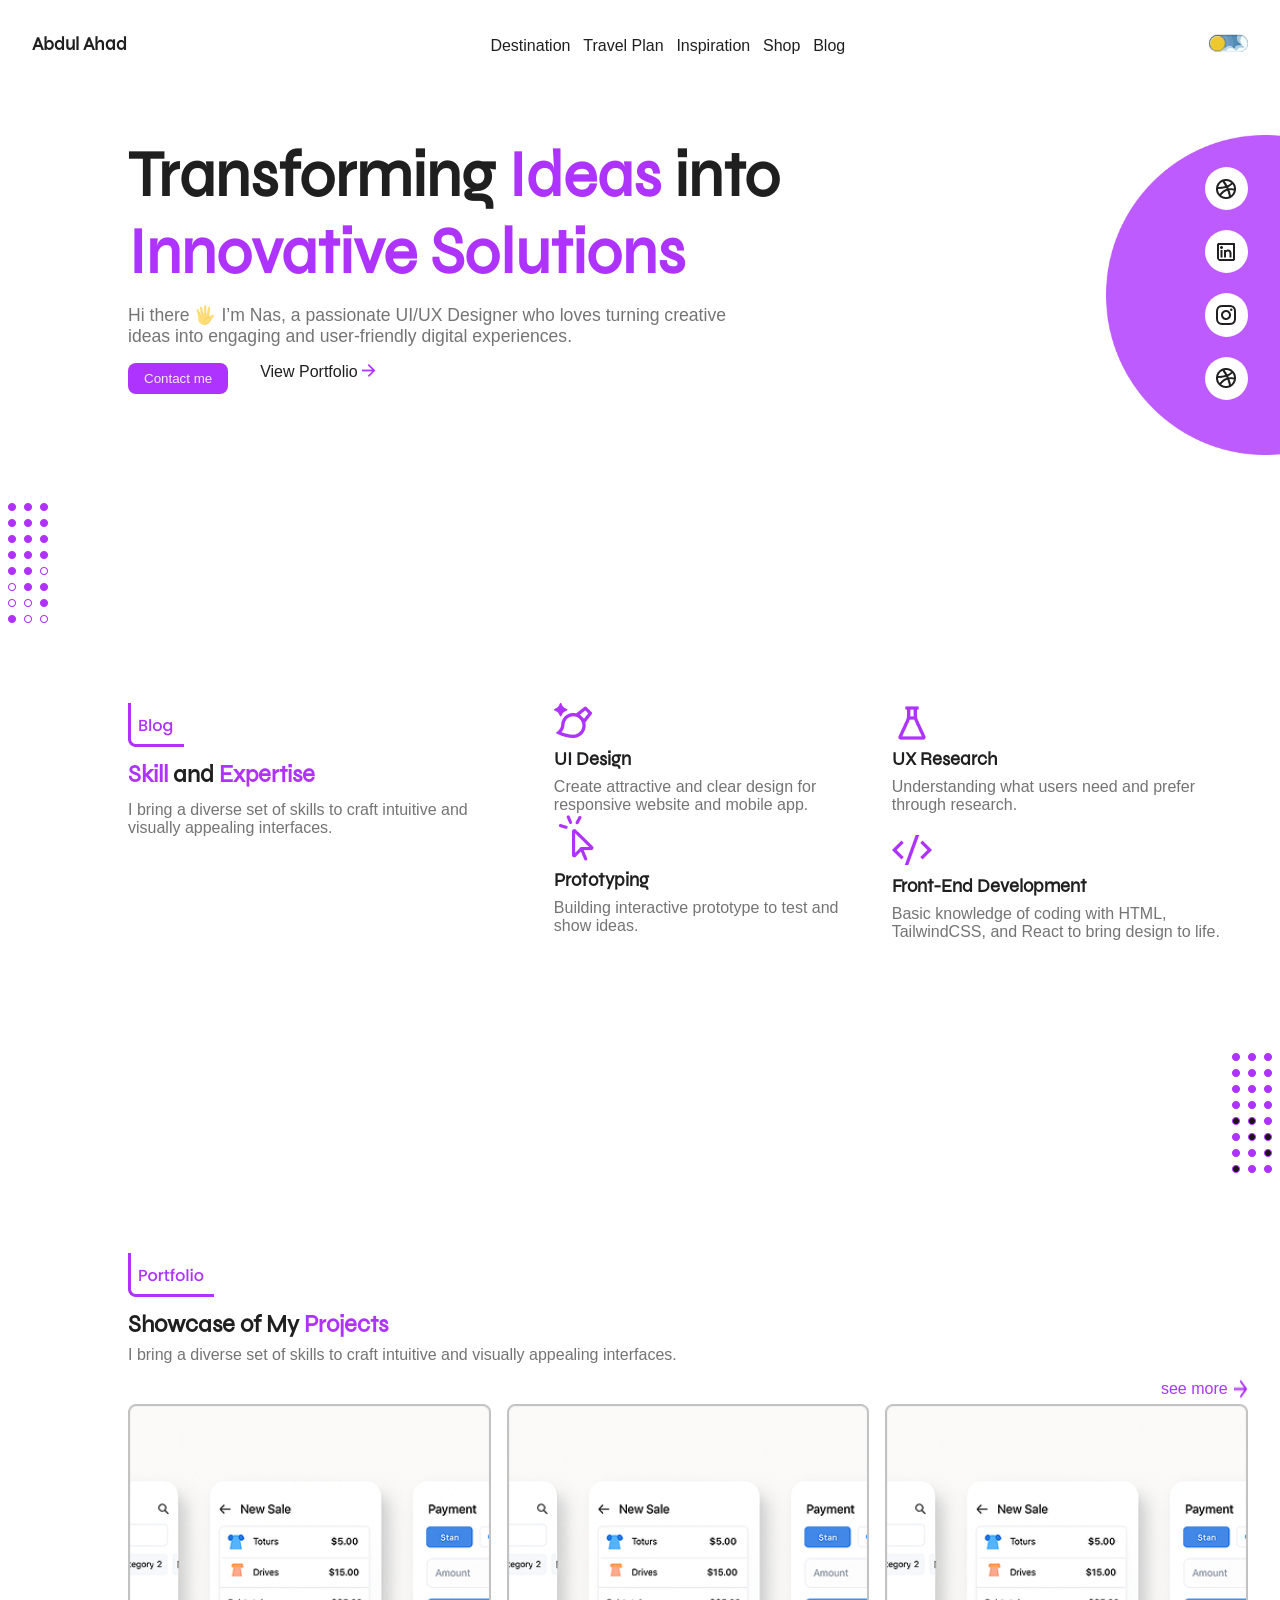
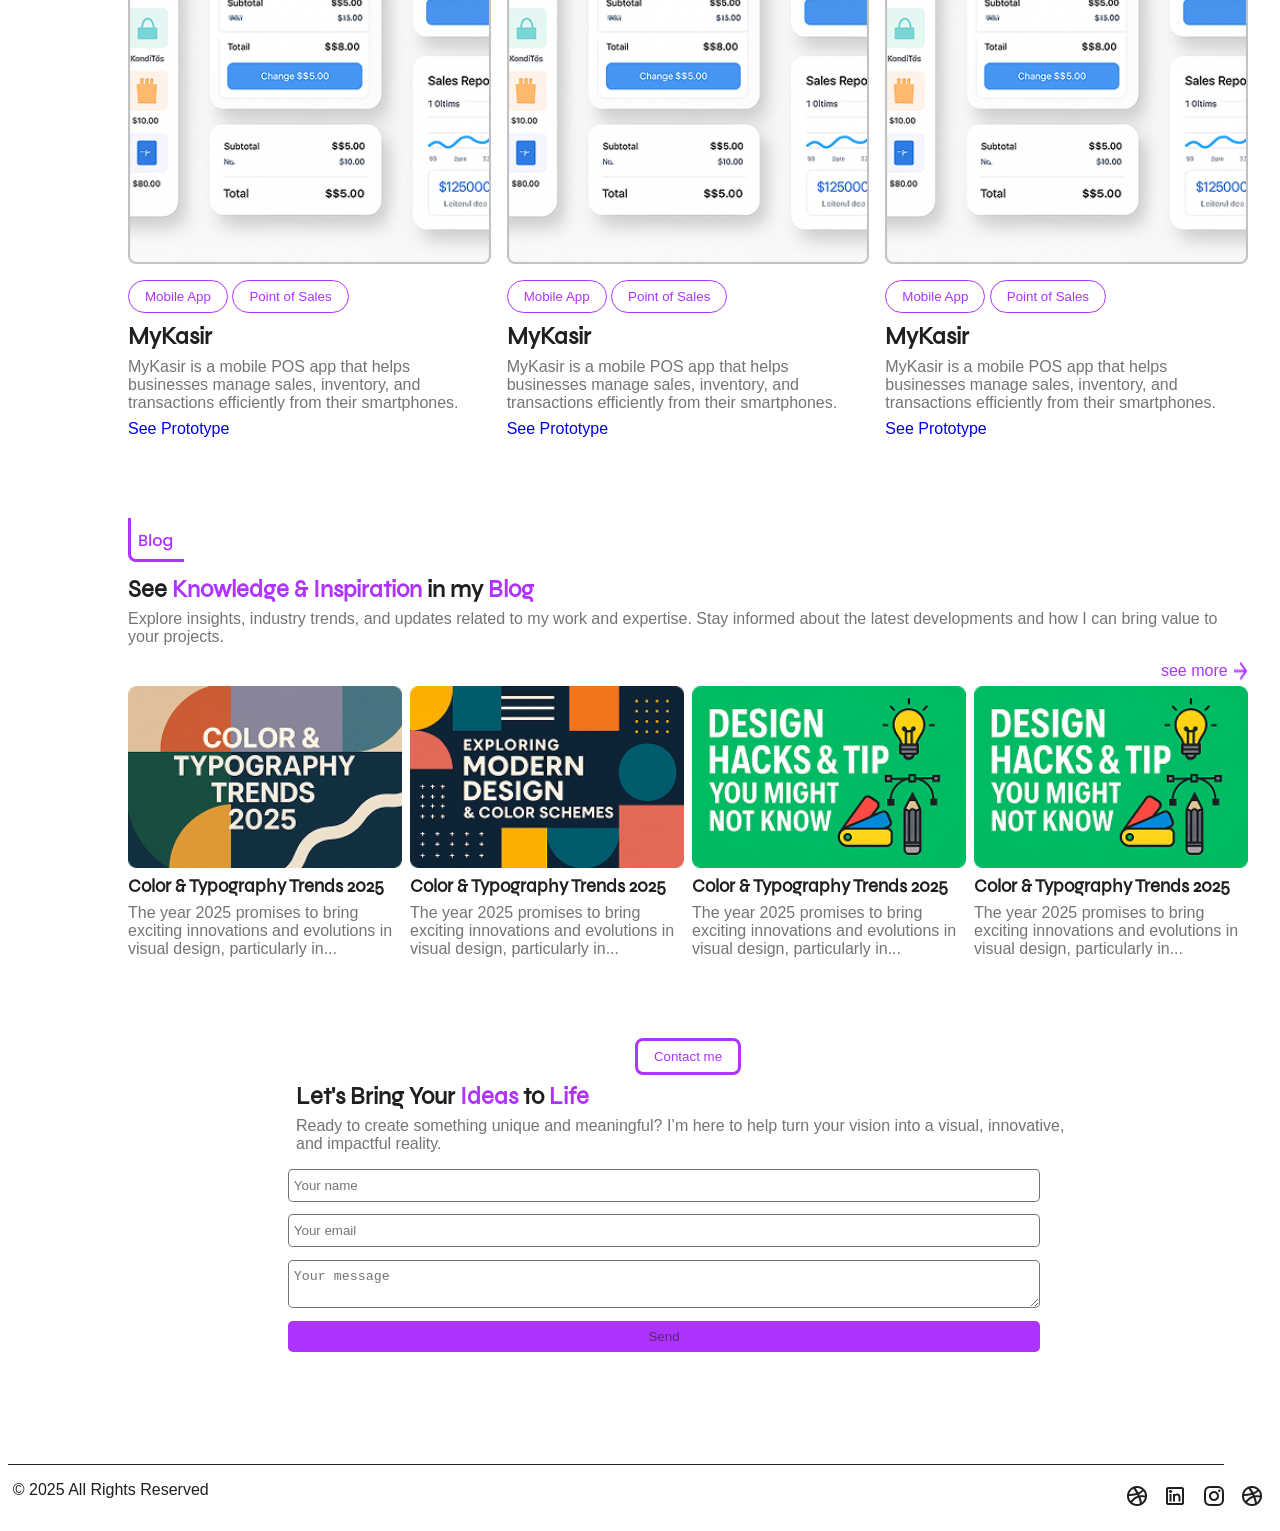
==== index.html @ e3e627f4 "first commit" ====
<!DOCTYPE html>
    <html lang="en">
    <head>
        <meta charset="UTF-8">
        <meta name="viewport" content="width=device-width, initial-scale=1.0">
        <title>Document</title>
        <link rel="stylesheet" href="./style.css">
    </head>
    <body>
        
        <main>
            <header>

                <h3>Abdul Ahad</h3>
                <!-- dark and light button -->

                <nav id="menu">
                      <a href="#">Destination</a>
                      <a href="#">Travel Plan</a>
                      <a href="#">Inspiration</a>
                      <a href="#">Shop</a>
                      <a href="#">Blog</a>
                  </nav>
                 <div class="last">
                     <label class="theme-switch btn">
                        <input type="checkbox" class="theme-switch__checkbox">
                        <div class="theme-switch__container">
                            <div class="theme-switch__clouds"></div>
                            <div class="theme-switch__stars-container">
                                <svg xmlns="http://www.w3.org/2000/svg" viewBox="0 0 144 55" fill="none">
                                    <path fill-rule="evenodd" clip-rule="evenodd"
                                        d="M135.831 3.00688C135.055 3.85027 134.111 4.29946 133 4.35447C134.111 4.40947 135.055 4.85867 135.831 5.71123C136.607 6.55462 136.996 7.56303 136.996 8.72727C136.996 7.95722 137.172 7.25134 137.525 6.59129C137.886 5.93124 138.372 5.39954 138.98 5.00535C139.598 4.60199 140.268 4.39114 141 4.35447C139.88 4.2903 138.936 3.85027 138.16 3.00688C137.384 2.16348 136.996 1.16425 136.996 0C136.996 1.16425 136.607 2.16348 135.831 3.00688ZM31 23.3545C32.1114 23.2995 33.0551 22.8503 33.8313 22.0069C34.6075 21.1635 34.9956 20.1642 34.9956 19C34.9956 20.1642 35.3837 21.1635 36.1599 22.0069C36.9361 22.8503 37.8798 23.2903 39 23.3545C38.2679 23.3911 37.5976 23.602 36.9802 24.0053C36.3716 24.3995 35.8864 24.9312 35.5248 25.5913C35.172 26.2513 34.9956 26.9572 34.9956 27.7273C34.9956 26.563 34.6075 25.5546 33.8313 24.7112C33.0551 23.8587 32.1114 23.4095 31 23.3545ZM0 36.3545C1.11136 36.2995 2.05513 35.8503 2.83131 35.0069C3.6075 34.1635 3.99559 33.1642 3.99559 32C3.99559 33.1642 4.38368 34.1635 5.15987 35.0069C5.93605 35.8503 6.87982 36.2903 8 36.3545C7.26792 36.3911 6.59757 36.602 5.98015 37.0053C5.37155 37.3995 4.88644 37.9312 4.52481 38.5913C4.172 39.2513 3.99559 39.9572 3.99559 40.7273C3.99559 39.563 3.6075 38.5546 2.83131 37.7112C2.05513 36.8587 1.11136 36.4095 0 36.3545ZM56.8313 24.0069C56.0551 24.8503 55.1114 25.2995 54 25.3545C55.1114 25.4095 56.0551 25.8587 56.8313 26.7112C57.6075 27.5546 57.9956 28.563 57.9956 29.7273C57.9956 28.9572 58.172 28.2513 58.5248 27.5913C58.8864 26.9312 59.3716 26.3995 59.9802 26.0053C60.5976 25.602 61.2679 25.3911 62 25.3545C60.8798 25.2903 59.9361 24.8503 59.1599 24.0069C58.3837 23.1635 57.9956 22.1642 57.9956 21C57.9956 22.1642 57.6075 23.1635 56.8313 24.0069ZM81 25.3545C82.1114 25.2995 83.0551 24.8503 83.8313 24.0069C84.6075 23.1635 84.9956 22.1642 84.9956 21C84.9956 22.1642 85.3837 23.1635 86.1599 24.0069C86.9361 24.8503 87.8798 25.2903 89 25.3545C88.2679 25.3911 87.5976 25.602 86.9802 26.0053C86.3716 26.3995 85.8864 26.9312 85.5248 27.5913C85.172 28.2513 84.9956 28.9572 84.9956 29.7273C84.9956 28.563 84.6075 27.5546 83.8313 26.7112C83.0551 25.8587 82.1114 25.4095 81 25.3545ZM136 36.3545C137.111 36.2995 138.055 35.8503 138.831 35.0069C139.607 34.1635 139.996 33.1642 139.996 32C139.996 33.1642 140.384 34.1635 141.16 35.0069C141.936 35.8503 142.88 36.2903 144 36.3545C143.268 36.3911 142.598 36.602 141.98 37.0053C141.372 37.3995 140.886 37.9312 140.525 38.5913C140.172 39.2513 139.996 39.9572 139.996 40.7273C139.996 39.563 139.607 38.5546 138.831 37.7112C138.055 36.8587 137.111 36.4095 136 36.3545ZM101.831 49.0069C101.055 49.8503 100.111 50.2995 99 50.3545C100.111 50.4095 101.055 50.8587 101.831 51.7112C102.607 52.5546 102.996 53.563 102.996 54.7273C102.996 53.9572 103.172 53.2513 103.525 52.5913C103.886 51.9312 104.372 51.3995 104.98 51.0053C105.598 50.602 106.268 50.3911 107 50.3545C105.88 50.2903 104.936 49.8503 104.16 49.0069C103.384 48.1635 102.996 47.1642 102.996 46C102.996 47.1642 102.607 48.1635 101.831 49.0069Z"
                                        fill="currentColor"></path>
                                </svg>
                            </div>
                            <div class="theme-switch__circle-container">
                                <div class="theme-switch__sun-moon-container">
                                    <div class="theme-switch__moon">
                                        <div class="theme-switch__spot"></div>
                                        <div class="theme-switch__spot"></div>
                                        <div class="theme-switch__spot"></div>
                                    </div>
                                </div>
                            </div>
                        </div>
                    </label>
                    <a  href="#" id="btn">☰</a>

                 </div>
                
            </header>
           
            <!-- <header></header> -->
            <!-- section1 -->
            <section>
                <div class="section1">
                    <div class="left">
                        <h1>Transforming <span>Ideas</span> into <span>Innovative Solutions</span></h1>
                        <p>Hi there 🖐 I’m Nas, a passionate UI/UX Designer who loves turning creative ideas into engaging and user-friendly digital experiences.</p>
                        <div class="two_elem">
                            <button>Contact me</button>
                            <a href="/">View Portfolio  <img src="./images/Vector.png" alt=""></a>
                    </div>
                    </div>
                    <div class="right">
                        <img class="ecplise" src="./images/Ellipse 1.png" alt="">
                        <div class="images">
                            <a href="/"><img src="./images/dribbble-line.png" alt=""></a>
                            <a href="/"><img src="./images/linkedin-box-line 2.png" alt=""></a>
                            <a href="/"><img src="./images/instagram-line 2.png" alt=""></a>
                            <a href="/"><img src="./images/dribbble-line.png" alt=""></a>
                            <!-- <img src="./images/dribbble-line.png" alt=""> -->
                            <!-- <img src="./images/linkedin-box-line 2.png" alt=""> -->
                            <!-- <img src="./images/instagram-line 2.png" alt=""> -->
                        </div>
                    </div>
                    
                </div>
            </section>

            <!-- picture -->
             <div class="img">
                <img src="./images/Frame 45.png" alt="">
             </div>

             <!-- section2 -->
              <section>
                <div class="section2">
                    <!-- left -->
                    <div class="left">
                        <img src="./images/blog.png" alt="">
                        <h1><span>Skill</span> and <span>Expertise</span></h1>
                        <p>I bring a diverse set of skills to craft intuitive and visually appealing interfaces.</p>
                    </div>
                    <!-- right -->
                    <div class="right">
                        <div class="left">
                            <div class="elem">
                                 <img src="./images/brush-ai-line.png" alt="">
                                <h3>UI Design</h3>
                                <p>Create attractive and clear design for responsive website and mobile app.</p>
                            </div>
                            <div class="elem">
                                 <img src="./images/Frame.png" alt="">
                                <h3>Prototyping</h3>
                                <p>Building interactive prototype to test and show ideas.</p>
                            </div>
                           
                        </div>
                        <div class="right2">
                            <div class="elem">
                                <img src="./images/flask-line.png" alt="">
                                <h3>UX Research</h3>
                                <p>Understanding what users need and prefer through research.</p>
                            </div>
                            <div class="elem">
                                 <img src="./images/code-s-slash-line.png" alt="">
                                <h3>Front-End Development</h3>
                                <p>Basic knowledge of coding with HTML, TailwindCSS, and React to bring design to life.</p>
                            </div>
                           
                        </div>
                       
                    </div>
                </div>
              </section>

            <!-- picture -->
             <div class="img2">
                <img src="./images/Frame 46.png" alt="">
             </div>

             <!-- section3 -->
              <section>
                <div class="section3">
                    <!-- top -->
                    <div class="top">

                        <img src="./images/portfolio.png" alt="">
                        <h1>Showcase of My <span>Projects</span></h1>
                        <p>I bring a diverse set of skills to craft intuitive and visually appealing interfaces.</p>
                    </div>
                    <!-- bottom -->
                     <div class="bottom">
                        <div class="projects">  

                        <!-- proj 1 -->
                        <div class="proj">
                            <img src="./images/UX mobile POS app.png" alt="">
                            <div class="my_button">
                                <button>Mobile App</button>
                                <button>Point of Sales</button>
                            </div>
                            <h1>MyKasir</h1>
                            <p>MyKasir is a mobile POS app that helps businesses manage sales, inventory, and transactions efficiently from their smartphones.</p>
                            <a href="/">See Prototype</a>
                        </div>

                        <!-- proj 2 -->
                         <div class="proj">
                            <img src="./images/UX mobile POS app.png" alt="">
                            <div class="my_button">
                                <button>Mobile App</button>
                                <button>Point of Sales</button>
                            </div>
                            <h1>MyKasir</h1>
                            <p>MyKasir is a mobile POS app that helps businesses manage sales, inventory, and transactions efficiently from their smartphones.</p>
                            <a href="/">See Prototype</a>
                        </div>

                        <!-- proj 3 -->
                          <div class="proj">
                            <img src="./images/UX mobile POS app.png" alt="">
                            <div class="my_button">
                                <button>Mobile App</button>
                                <button>Point of Sales</button>
                            </div>
                            <h1>MyKasir</h1>
                            <p>MyKasir is a mobile POS app that helps businesses manage sales, inventory, and transactions efficiently from their smartphones.</p>
                            <a href="/">See Prototype</a>
                        </div>
                        </div>

                        <div class="see">

                            <a href="" class="see_more">see more  <img src="./images/Vector.png" alt=""></a></div>
                        </div>


                     </div>
                </div>
              </section>

              <!-- section4 -->
               <section>
                <div class="section4">
                    <div class="top">
                        <img src="./images/blog.png" alt="">
                        <h1>See <span>Knowledge & Inspiration</span> in my <span>Blog</span></h1>
                        <p>Explore insights, industry trends, and updates related to my work and expertise. Stay informed about the latest developments and how I can bring value to your projects.</p>


                    </div>
                    <div class="bottom">
                        <div class="blogs">
                            <!-- blog 1 -->
                            <div class="blog">
                                <img src="./images/colors.png" alt="">
                                <h3>Color & Typography Trends 2025</h3>
                                <p>The year 2025 promises to bring exciting innovations and evolutions in visual design, particularly in...</p>
                            </div>

                            <!-- blog 2 -->
                            <div class="blog">
                                <img src="./images/thumbnail about Exploring Modern Design & Color Schemes.png" alt="">
                                <h3>Color & Typography Trends 2025</h3>
                                <p>The year 2025 promises to bring exciting innovations and evolutions in visual design, particularly in...</p>
                            </div>

                            <!-- blog 3 -->
                             <div class="blog">
                                <img src="./images/thumbnail about Design Hacks & Tips You Might Not Know.png" alt="">
                                <h3>Color & Typography Trends 2025</h3>
                                <p>The year 2025 promises to bring exciting innovations and evolutions in visual design, particularly in...</p>
                            </div>

                            <!-- blog 4 -->
                            <div class="blog">
                                <img src="./images/thumbnail about Design Hacks & Tips You Might Not Know.png" alt="">
                                <h3>Color & Typography Trends 2025</h3>
                                <p>The year 2025 promises to bring exciting innovations and evolutions in visual design, particularly in...</p>
                            </div>
                        </div>
                        <div class="see">
                            <a href="">see more <img src="./images/Vector.png" alt=""></a>
                        </div>
                    </div>
                </div>
               </section>

               <!-- section 5 -->
                <section>
                    <div class="section5">
                        <div class="top">
                            <button>Contact me</button>
                            <h1>Let's Bring Your <span>Ideas</span> to <span>Life</span></h1>
                            <p>Ready to create something unique and meaningful? I’m here to help turn your vision into a visual, innovative, and impactful reality.</p>

                        </div>
                        <!-- modify this form HTML and place wherever you want your form -->

                        <form action="https://formspree.io/f/mjgjdzbq" method="POST">   
  
                            <input type="text" name="name" placeholder="Your name" required>

                            <input type="email" name="email" placeholder="Your email" required>

                            <textarea name="message" placeholder="Your message" required></textarea>

                            <button type="submit">Send</button>
                            </form>
                    </div>
                </section>

                <!-- footer -->
                 <footer>
                    <div class="line"></div>
                    <div class="foot">
                        <p>© 2025 All Rights Reserved</p>
                         <div class="images">
                            <a href="/"><img src="./images/dribbble-line.png" alt=""></a>
                            <a href="/"><img src="./images/linkedin-box-line 2.png" alt=""></a>
                            <a href="/"><img src="./images/instagram-line 2.png" alt=""></a>
                            <a href="/"><img src="./images/dribbble-line.png" alt=""></a>
                            <!-- <img src="./images/dribbble-line.png" alt=""> -->
                            <!-- <img src="./images/linkedin-box-line 2.png" alt=""> -->
                            <!-- <img src="./images/instagram-line 2.png" alt=""> -->
                        </div>
                    </div>
                 </footer>
                 <script src="./javascripts/nav_click.js"></script>
        </main>


        <script src="./javascripts/sam.js"></script>
    </body>
    </html>
---- style.css ----
@font-face {
  font-family: "syne";
  src: url("./fonts/syne-font-family/Syne-Regular-BF642e31d3934f5.otf");
}
@font-face {
  font-family: "roboto_thin";
  src: url("./fonts/roboto-mono/RobotoMono-Regular.ttf");
}
* {
  padding: 0;
  margin: 0;
  box-sizing: border-box;
}

body, html {
  width: 100%;
  height: 100%;
}

:root {
  --bg-color:#FFFFFF;
  --text-color:#1F1F1F;
  --text-purple:#AE33FF;
  --text-white-black:#1f1f1f;
  --text-black-white-opposite:#FFFFFF;
  --text-white-black-lite:#1f1f1f9e;
}

body.dark {
  --bg-color:#111;
  --text-color:#eee;
  --text-purple:#ad33ffa1;
  --text-white-black:#FFFFFF;
  --text-black-white-opposite:#111;
  --text-white-black-lite:#eee;
}

body {
  background-color: var(--bg-color);
  color: var(--text-color);
  font-family: "Gill Sans", "Gill Sans MT", Calibri, "Trebuchet MS", sans-serif;
}
body h1 {
  font-family: "syne";
}
body h3 {
  font-family: "syne";
}

.theme-switch {
  --toggle-size: 7px;
  --container-width: 5.625em;
  --container-height: 2.5em;
  --container-radius: 6.25em;
  --container-light-bg: #3D7EAE;
  --container-night-bg: #1D1F2C;
  --circle-container-diameter: 3.375em;
  --sun-moon-diameter: 2.125em;
  --sun-bg: #ECCA2F;
  --moon-bg: #C4C9D1;
  --spot-color: #959DB1;
  --circle-container-offset: calc((var(--circle-container-diameter) - var(--container-height)) / 2 * -1);
  --stars-color: #fff;
  --clouds-color: #F3FDFF;
  --back-clouds-color: #AACADF;
  --transition: .5s cubic-bezier(0, -0.02, 0.4, 1.25);
  --circle-transition: .3s cubic-bezier(0, -0.02, 0.35, 1.17);
}

.theme-switch,
.theme-switch *,
.theme-switch *::before,
.theme-switch *::after {
  box-sizing: border-box;
  margin: 0;
  padding: 0;
  font-size: var(--toggle-size);
}

.theme-switch__container {
  width: var(--container-width);
  height: var(--container-height);
  background-color: var(--container-light-bg);
  border-radius: var(--container-radius);
  overflow: hidden;
  cursor: pointer;
  box-shadow: 0em -0.062em 0.062em rgba(0, 0, 0, 0.25), 0em 0.062em 0.125em rgba(255, 255, 255, 0.94);
  transition: var(--transition);
  position: relative;
}

.theme-switch__container::before {
  content: "";
  position: absolute;
  z-index: 1;
  inset: 0;
  box-shadow: 0em 0.05em 0.187em rgba(0, 0, 0, 0.25) inset, 0em 0.05em 0.187em rgba(0, 0, 0, 0.25) inset;
  border-radius: var(--container-radius);
}

.theme-switch__checkbox {
  display: none;
}

.theme-switch__circle-container {
  width: var(--circle-container-diameter);
  height: var(--circle-container-diameter);
  background-color: rgba(255, 255, 255, 0.1);
  position: absolute;
  left: var(--circle-container-offset);
  top: var(--circle-container-offset);
  border-radius: var(--container-radius);
  box-shadow: inset 0 0 0 3.375em rgba(255, 255, 255, 0.1), inset 0 0 0 3.375em rgba(255, 255, 255, 0.1), 0 0 0 0.625em rgba(255, 255, 255, 0.1), 0 0 0 1.25em rgba(255, 255, 255, 0.1);
  display: flex;
  transition: var(--circle-transition);
  pointer-events: none;
}

.theme-switch__sun-moon-container {
  pointer-events: auto;
  position: relative;
  z-index: 2;
  width: var(--sun-moon-diameter);
  height: var(--sun-moon-diameter);
  margin: auto;
  border-radius: var(--container-radius);
  background-color: var(--sun-bg);
  box-shadow: 0.062em 0.062em 0.062em 0em rgba(254, 255, 239, 0.61) inset, 0em -0.062em 0.062em 0em #a1872a inset;
  filter: drop-shadow(0.062em 0.125em 0.125em rgba(0, 0, 0, 0.25)) drop-shadow(0em 0.062em 0.125em rgba(0, 0, 0, 0.25));
  overflow: hidden;
  transition: var(--transition);
}

.theme-switch__moon {
  transform: translateX(100%);
  width: 100%;
  height: 100%;
  background-color: var(--moon-bg);
  border-radius: inherit;
  box-shadow: 0.062em 0.062em 0.062em 0em rgba(254, 255, 239, 0.61) inset, 0em -0.062em 0.062em 0em #969696 inset;
  transition: var(--transition);
  position: relative;
}

.theme-switch__spot {
  position: absolute;
  top: 0.75em;
  left: 0.312em;
  width: 0.75em;
  height: 0.75em;
  border-radius: var(--container-radius);
  background-color: var(--spot-color);
  box-shadow: 0em 0.0312em 0.062em rgba(0, 0, 0, 0.25) inset;
}

.theme-switch__spot:nth-of-type(2) {
  width: 0.375em;
  height: 0.375em;
  top: 0.937em;
  left: 1.375em;
}

.theme-switch__spot:nth-last-of-type(3) {
  width: 0.25em;
  height: 0.25em;
  top: 0.312em;
  left: 0.812em;
}

.theme-switch__clouds {
  width: 1.25em;
  height: 1.25em;
  background-color: var(--clouds-color);
  border-radius: var(--container-radius);
  position: absolute;
  bottom: -0.625em;
  left: 0.312em;
  box-shadow: 0.937em 0.312em var(--clouds-color), -0.312em -0.312em var(--back-clouds-color), 1.437em 0.375em var(--clouds-color), 0.5em -0.125em var(--back-clouds-color), 2.187em 0 var(--clouds-color), 1.25em -0.062em var(--back-clouds-color), 2.937em 0.312em var(--clouds-color), 2em -0.312em var(--back-clouds-color), 3.625em -0.062em var(--clouds-color), 2.625em 0em var(--back-clouds-color), 4.5em -0.312em var(--clouds-color), 3.375em -0.437em var(--back-clouds-color), 4.625em -1.75em 0 0.437em var(--clouds-color), 4em -0.625em var(--back-clouds-color), 4.125em -2.125em 0 0.437em var(--back-clouds-color);
  transition: 0.5s cubic-bezier(0, -0.02, 0.4, 1.25);
}

.theme-switch__stars-container {
  position: absolute;
  color: var(--stars-color);
  top: -100%;
  left: 0.312em;
  width: 2.75em;
  height: auto;
  transition: var(--transition);
}

/* actions */
.theme-switch__checkbox:checked + .theme-switch__container {
  background-color: var(--container-night-bg);
}

.theme-switch__checkbox:checked + .theme-switch__container .theme-switch__circle-container {
  left: calc(100% - var(--circle-container-offset) - var(--circle-container-diameter));
}

.theme-switch__checkbox:checked + .theme-switch__container .theme-switch__circle-container:hover {
  left: calc(100% - var(--circle-container-offset) - var(--circle-container-diameter) - 0.187em);
}

.theme-switch__circle-container:hover {
  left: calc(var(--circle-container-offset) + 0.187em);
}

.theme-switch__checkbox:checked + .theme-switch__container .theme-switch__moon {
  transform: translate(0);
}

.theme-switch__checkbox:checked + .theme-switch__container .theme-switch__clouds {
  bottom: -4.062em;
}

.theme-switch__checkbox:checked + .theme-switch__container .theme-switch__stars-container {
  top: 50%;
  transform: translateY(-50%);
}

main {
  display: flex;
  flex-direction: column;
  gap: 3rem;
}

header {
  position: relative;
  padding: 0 2rem;
  padding-top: 2rem;
  display: flex;
  justify-content: space-between;
  align-items: center;
}
header h3 {
  font-family: "syne";
}
header nav {
  display: none;
}
header nav a {
  margin-top: 0.3rem;
  text-decoration: none;
  color: var(--text-black-white-opposite);
  cursor: pointer;
}
header nav.show {
  width: 82%;
  margin-top: 1rem;
  font-family: "syne";
  display: flex;
  gap: 0.7rem;
  padding: 0 0.4rem;
  position: absolute;
  flex-direction: column;
  top: 0;
  margin-top: 5rem;
  height: 12rem;
  background-color: var(--text-white-black);
  border-radius: 0.2rem;
}
header .last {
  display: flex;
  align-items: center;
  gap: 1rem;
}
header .last a {
  text-decoration: none;
  font-size: clamp(1.9rem, 2vh, 2.1rem);
  color: #AE33FF;
}

section {
  margin-top: 0 !important;
}
section .section1 {
  display: flex;
  flex-direction: column;
  gap: 1rem;
}
section .section1 .left {
  display: flex;
  flex-direction: column;
  gap: 1rem;
}
section .section1 .left h1 {
  color: var(--text-white-black);
  width: 60%;
  font-size: clamp(2.2rem, 2vw, 2.5rem);
}
section .section1 .left h1 span {
  color: var(--text-purple);
}
section .section1 .left p {
  width: 60%;
  font-size: clamp(1.1rem, 2vw, 1.3rem);
  color: var(--text-white-black-lite);
  font-family: "Gill Sans", "Gill Sans MT", Calibri, "Trebuchet MS", sans-serif;
}
section .section1 .left .two_elem {
  display: flex;
  gap: 2rem;
}
section .section1 .left .two_elem button {
  background-color: #AE33FF;
  color: #eee;
  padding: 0.5rem 1rem;
  border-radius: 0.5rem;
  border: none;
}
section .section1 .left .two_elem a {
  text-decoration: none;
  color: var(--text-white-black);
}
section .section1 .right .ecplise {
  display: none;
}
section .section1 .right .images {
  display: flex;
  gap: 1rem;
}
section .section1 .right .images img {
  background-color: white;
  padding: 0.6rem;
  border-radius: 50%;
}

.img img {
  display: none;
}

section {
  padding: 0 2rem;
}
section .section2 {
  display: flex;
  flex-direction: column;
  gap: 2rem;
  color: var(--text-white-black-lite);
}
section .section2 .left h1 {
  color: var(--text-white-black);
  margin-top: 0.5rem;
  margin-bottom: 0.8rem;
}
section .section2 .left h1 span {
  color: #AE33FF;
}
section .section2 .right {
  display: flex;
  gap: 2rem;
  width: 80%;
}
section .section2 .right .right2 {
  display: flex;
  flex-direction: column;
  gap: 1rem;
}
section .section2 .right .right2 .elem h3 {
  color: var(--text-white-black);
  margin-bottom: 0.5rem;
}
section .section2 .right .left .elem h3 {
  color: var(--text-white-black);
  margin-bottom: 0.5rem;
}

.img2 img {
  display: none;
}

section {
  margin-top: 2rem !important;
  padding: 0 2rem;
  color: var(--text-white-black-lite);
}
section .section3 {
  display: flex;
  flex-direction: column;
  gap: 1rem;
}
section .section3 .top h1 {
  color: var(--text-white-black);
  margin-top: 0.5rem;
}
section .section3 .top h1 span {
  color: #AE33FF;
}
section .section3 .top p {
  margin-top: 0.5rem;
}
section .section3 .bottom .projects .proj {
  display: flex;
  flex-direction: column;
  gap: 0.5rem;
}
section .section3 .bottom .projects .proj .my_button {
  margin-top: 0.5rem;
}
section .section3 .bottom .projects .proj .my_button button {
  padding: 0.5rem 1rem;
  background-color: var(--text-black-white-opposite);
  border: 1px solid #AE33FF;
  color: #AE33FF;
  border-radius: 1.5rem;
}
section .section3 .bottom .projects .proj h1 {
  color: var(--text-white-black);
}
section .section3 .bottom .projects .proj a {
  text-decoration: none;
}
section .section3 .bottom .see_more {
  text-decoration: none;
  display: flex;
  justify-content: flex-end;
  color: #AE33FF;
  gap: 0.4rem;
}

section {
  margin-top: 2rem !important;
}
section .section4 {
  display: flex;
  flex-direction: column;
  gap: 1rem;
}
section .section4 .top h1 {
  margin-top: 0.5rem;
  color: var(--text-white-black);
}
section .section4 .top h1 span {
  color: #AE33FF;
}
section .section4 .top p {
  margin-top: 0.4rem;
}
section .section4 .bottom {
  display: flex;
  flex-direction: column;
  gap: 0.4rem;
}
section .section4 .bottom .blogs {
  display: flex;
  flex-direction: column;
  gap: 1rem;
}
section .section4 .bottom .blogs .blog {
  display: flex;
  flex-direction: column;
  gap: 0.5rem;
}
section .section4 .bottom .see a {
  text-decoration: none;
  color: #AE33FF;
  display: flex;
  justify-content: end;
  gap: 0.4rem;
}

section {
  width: 100%;
  margin-top: 6em;
}
section .section5 {
  width: 100%;
  display: flex;
  flex-direction: column;
  gap: 1rem;
}
section .section5 .top {
  display: flex;
  flex-direction: column;
  align-items: center;
  gap: 0.4rem;
}
section .section5 .top button {
  width: -moz-fit-content;
  width: fit-content;
  padding: 0.5rem 1rem;
  background-color: var(--text-black-white-opposite);
  border: none;
  border: 3px solid #AE33FF;
  color: #AE33FF;
  border-radius: 0.5rem;
}
section .section5 .top h1 {
  width: 70%;
  color: var(--text-white-black);
}
section .section5 .top h1 span {
  color: #AE33FF;
}
section .section5 .top p {
  width: 70%;
}
section .section5 form {
  display: flex;
  flex-direction: column;
  gap: 0.8rem;
}
section .section5 form input {
  border: none;
  border: 1px solid var(--text-white-black-lite);
  background-color: var(--text-black-white-opposite);
  color: var(--text-white-black-lite);
  border-radius: 0.3rem;
  padding: 0.5rem 0.3rem;
}
section .section5 form textarea {
  border: none;
  border: 1px solid var(--text-white-black-lite);
  background-color: var(--text-black-white-opposite);
  color: var(--text-white-black-lite);
  border-radius: 0.3rem;
  padding: 0.5rem 0.3rem;
}
section .section5 form button {
  padding: 0.5rem 1rem;
  border: none;
  border-radius: 0.3rem;
  background-color: #AE33FF;
  color: var(--text-white-black-lite);
}

footer {
  margin-top: 4rem;
}
footer .line {
  margin: 0 0.5rem;
  width: 95%;
  height: 1px;
  background-color: var(--text-white-black);
}
footer .foot {
  margin: 1rem 0.8rem;
  display: flex;
  flex-direction: row;
  justify-content: space-between;
}
footer .foot .images {
  display: flex;
  gap: 0.5rem;
}
footer .foot .images a img {
  background-color: white;
  border-radius: 50%;
  padding: 0.2rem;
}

@media (min-width: 768px) {
  header nav {
    display: flex;
    gap: 0.8rem;
  }
  header nav a {
    color: var(--text-white-black);
  }
  header nav a:hover {
    transition: all 0.1s ease;
    text-decoration: underline;
    text-decoration-thickness: 1px;
    text-underline-offset: 4px;
    font-weight: 600;
  }
  header .last a {
    display: none;
  }
  section .section1 {
    flex-direction: row;
  }
  section .section1 .left h1 {
    width: 60%;
    font-size: clamp(4rem, 2vw, 4.3rem);
  }
  section .section1 .left p {
    font-size: clamp(0.9rem, 2vw, 1.1rem);
  }
  section .section1 .right {
    position: relative;
    height: 24rem;
  }
  section .section1 .right .ecplise {
    display: block;
    position: absolute;
    right: -100%;
    height: 100%;
    opacity: 0.8;
  }
  section .section1 .right .images {
    margin-top: 2rem;
    flex-direction: column;
  }
  section .section1 .right .images a {
    z-index: 1;
  }
  section .section2 {
    flex-direction: row;
    gap: 3rem;
  }
  section .section2 .right {
    width: 100%;
  }
  section .section3 .bottom {
    width: 100%;
    display: flex;
    flex-direction: column-reverse;
    gap: 0.4rem;
  }
  section .section3 .bottom .projects {
    display: flex;
    gap: 1rem;
  }
  section .section3 .bottom .projects .proj {
    width: 33%;
  }
  section .section3 .bottom .projects .proj img {
    width: 100%;
  }
  section .section4 .bottom {
    display: flex;
    flex-direction: column-reverse;
    gap: 0.4rem;
  }
  section .section4 .bottom .blogs {
    flex-direction: row;
    width: 100%;
    gap: 0.5rem;
  }
  section .section4 .bottom .blogs .blog {
    width: 25%;
    display: flex;
    flex-direction: column;
    gap: 0.4rem;
  }
  section .section4 .bottom .blogs .blog h3 {
    color: var(--text-white-black);
  }
  section .section5 form {
    margin-left: 8rem;
    margin-right: 8rem;
  }
}
@media (min-width: 1024px) {
  section {
    padding-left: 8rem;
    overflow: hidden;
  }
  section .section1 {
    flex-direction: row;
  }
  section .section1 .left h1 {
    width: 80%;
    font-size: clamp(4rem, 2vw, 4.3rem);
  }
  section .section1 .left p {
    font-size: clamp(0.9rem, 2vw, 1.1rem);
  }
  section .section1 .right {
    position: relative;
    height: 20rem;
  }
  section .section1 .right .ecplise {
    display: block;
    position: absolute;
    right: -100%;
    height: 100%;
    opacity: 0.8;
  }
  section .section1 .right .images {
    margin-top: 2rem;
    flex-direction: column;
  }
  section .section1 .right .images a {
    z-index: 1;
  }
  .img {
    padding: 0 0.5rem;
  }
  .img img {
    display: block;
  }
  section .section2 .right {
    width: 90%;
  }
  .img2 {
    margin-top: 4rem;
    display: flex;
    justify-content: flex-end;
  }
  .img2 img {
    display: block;
  }
  section .section5 form {
    margin-left: 10rem;
    margin-right: 13rem;
  }
}/*# sourceMappingURL=style.css.map */
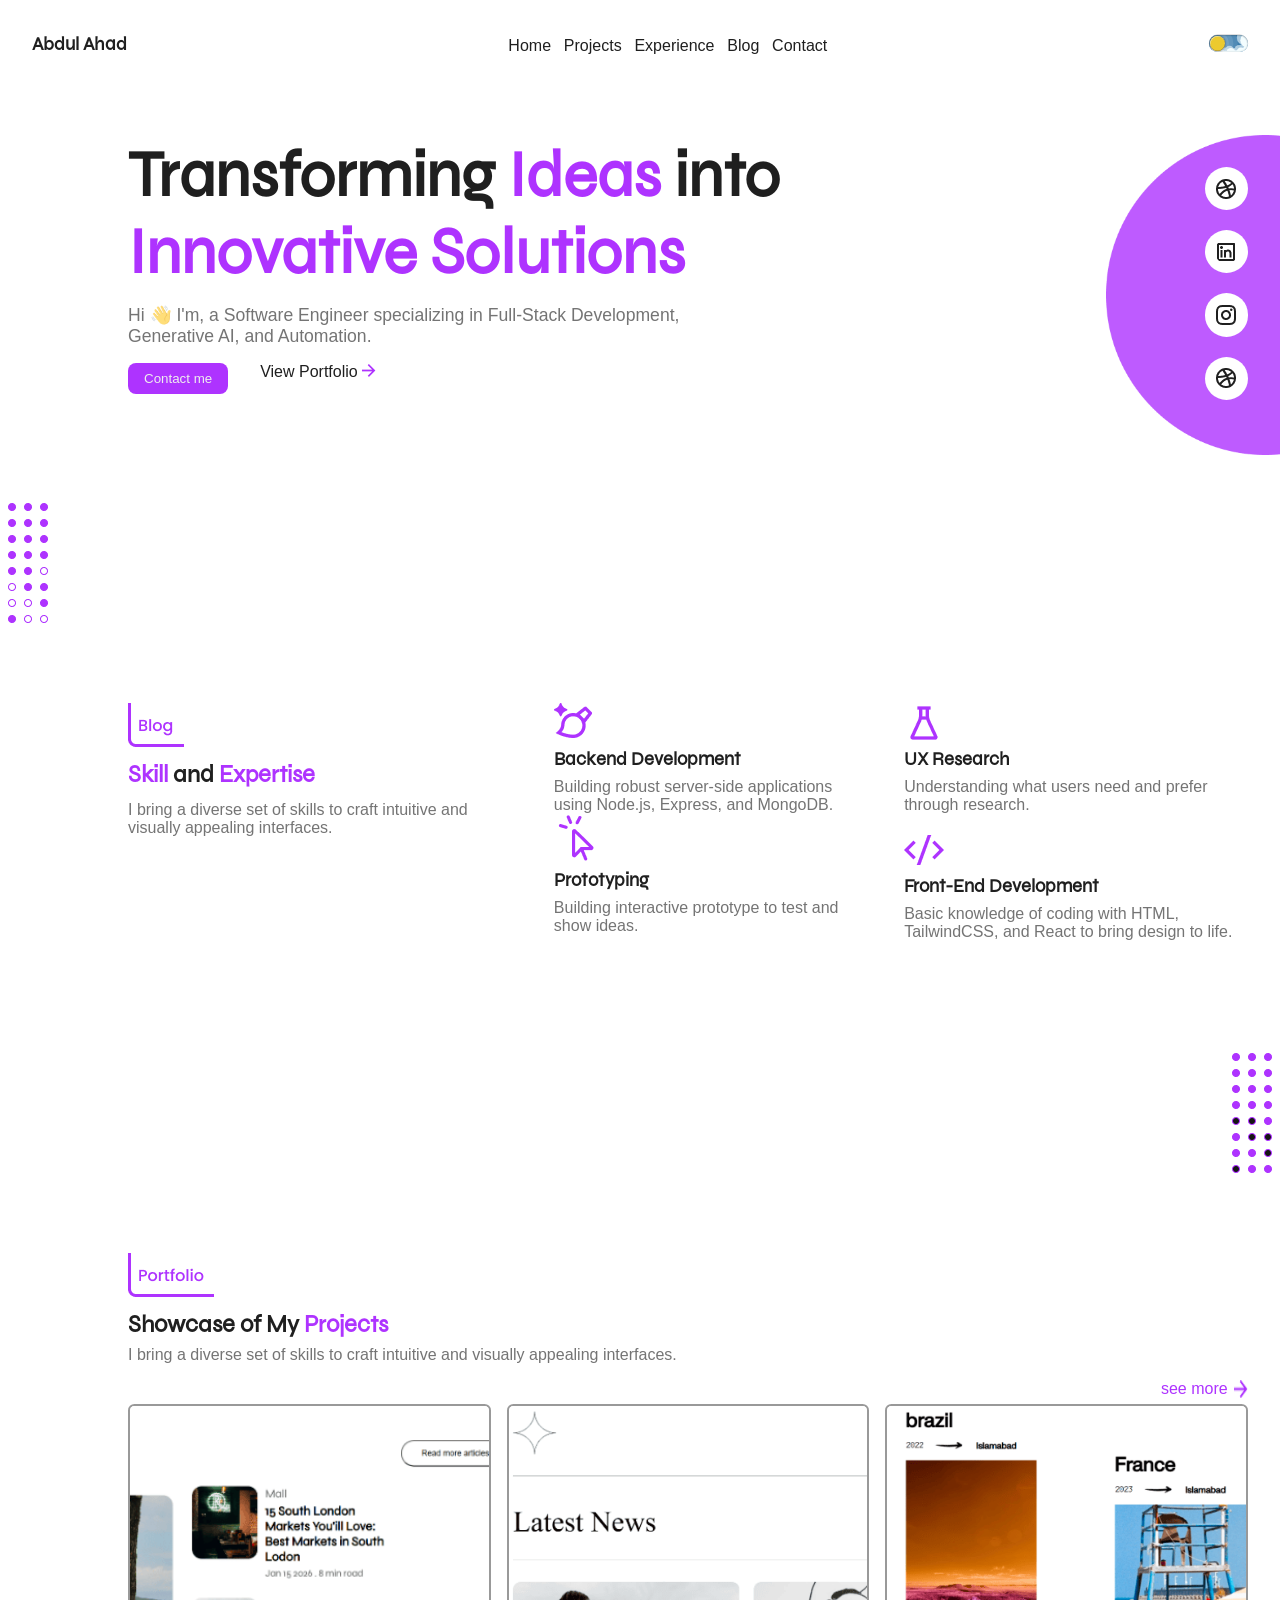
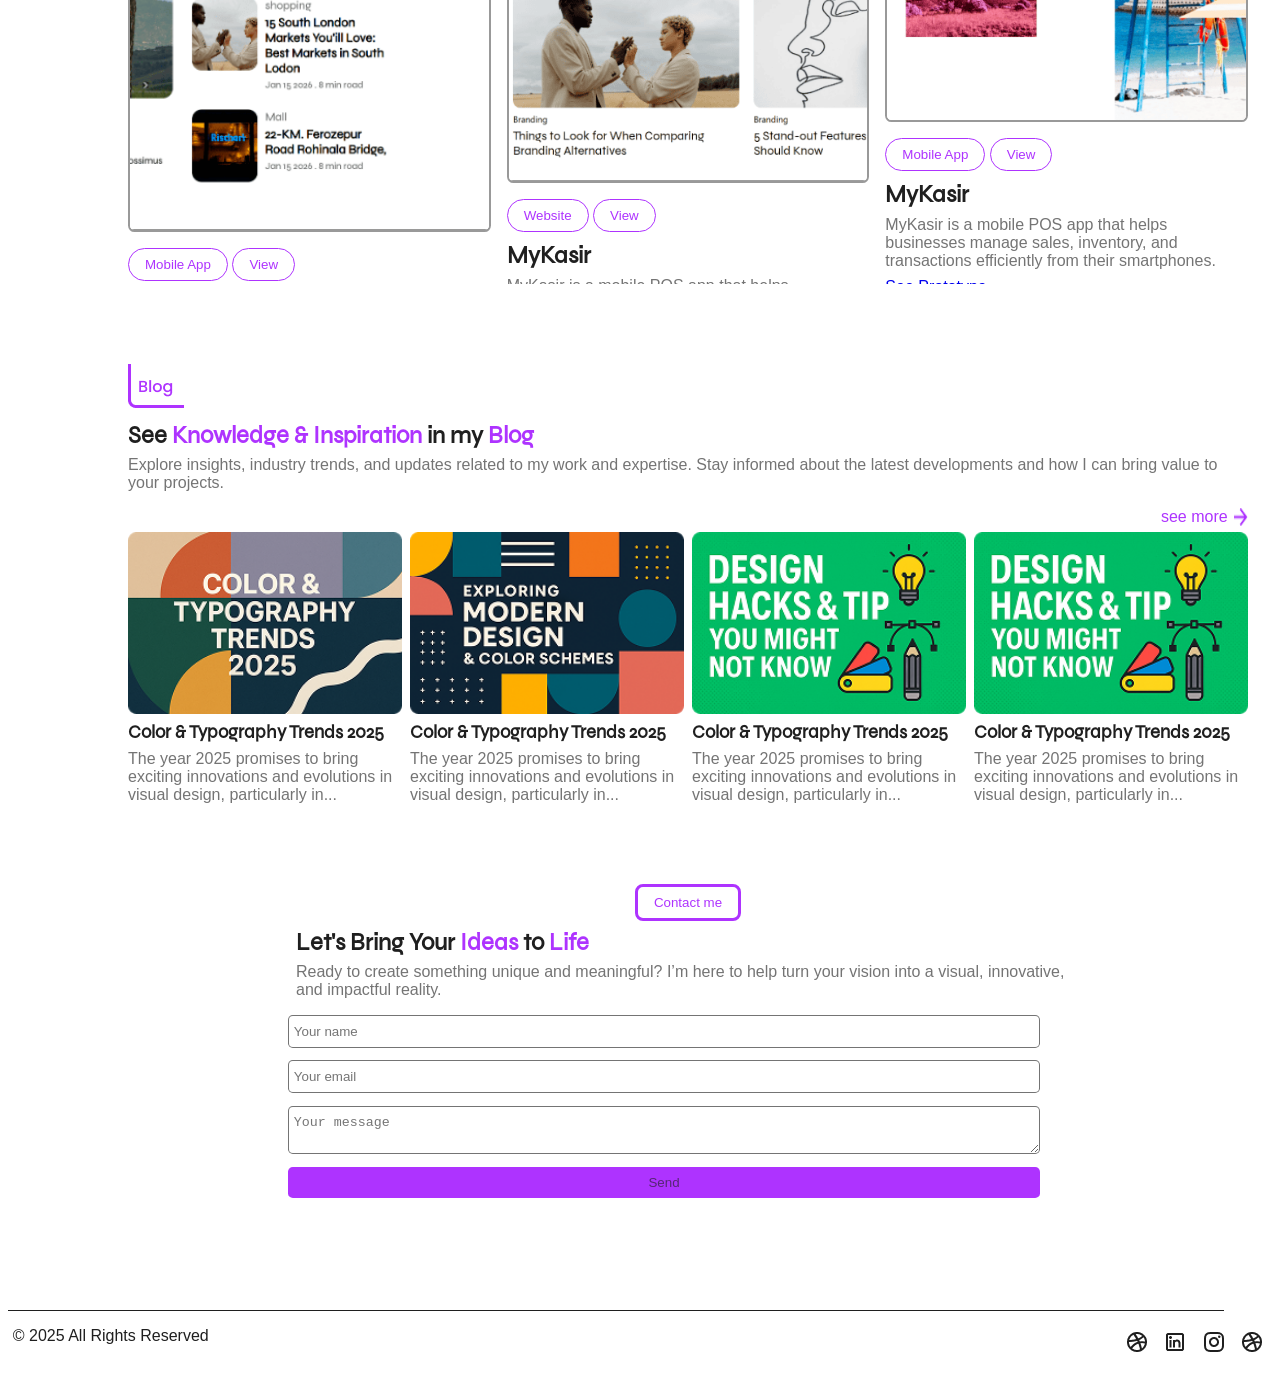
==== commit 6f8eb95a: "changes" ====
--- a/index.html
+++ b/index.html
@@ -15,11 +15,11 @@
                 <!-- dark and light button -->
 
                 <nav id="menu">
-                      <a href="#">Destination</a>
-                      <a href="#">Travel Plan</a>
-                      <a href="#">Inspiration</a>
-                      <a href="#">Shop</a>
-                      <a href="#">Blog</a>
+                      <a href="#">Home</a>
+                      <a href="#">Projects</a>
+                      <a href="#">Experience</a>
+                      <a href="#">Blog  </a>
+                      <a href="#">Contact</a>
                   </nav>
                  <div class="last">
                      <label class="theme-switch btn">
@@ -56,10 +56,10 @@
                 <div class="section1">
                     <div class="left">
                         <h1>Transforming <span>Ideas</span> into <span>Innovative Solutions</span></h1>
-                        <p>Hi there 🖐 I’m Nas, a passionate UI/UX Designer who loves turning creative ideas into engaging and user-friendly digital experiences.</p>
+                        <p>Hi 👋 I'm, a Software Engineer specializing in Full-Stack Development, Generative AI, and Automation.</p>
                         <div class="two_elem">
                             <button>Contact me</button>
-                            <a href="/">View Portfolio  <img src="./images/Vector.png" alt=""></a>
+                            <a href="https://abdul-ahad-portfolio365.netlify.app/" target="_blank">View Portfolio  <img src="./images/Vector.png" alt=""></a>
                     </div>
                     </div>
                     <div class="right">
@@ -97,8 +97,8 @@
                         <div class="left">
                             <div class="elem">
                                  <img src="./images/brush-ai-line.png" alt="">
-                                <h3>UI Design</h3>
-                                <p>Create attractive and clear design for responsive website and mobile app.</p>
+                                <h3>Backend Development</h3>
+                                <p>Building robust server-side applications using Node.js, Express, and MongoDB.</p>
                             </div>
                             <div class="elem">
                                  <img src="./images/Frame.png" alt="">
@@ -146,10 +146,13 @@
 
                         <!-- proj 1 -->
                         <div class="proj">
-                            <img src="./images/UX mobile POS app.png" alt="">
+                            <img src="./images/sam.png" alt="">
                             <div class="my_button">
                                 <button>Mobile App</button>
-                                <button>Point of Sales</button>
+                                <a href="https://responsive-frontend-fylla.vercel.app/" target="_blank">
+
+                                    <button>View</button>
+                                </a>
                             </div>
                             <h1>MyKasir</h1>
                             <p>MyKasir is a mobile POS app that helps businesses manage sales, inventory, and transactions efficiently from their smartphones.</p>
@@ -158,10 +161,13 @@
 
                         <!-- proj 2 -->
                          <div class="proj">
-                            <img src="./images/UX mobile POS app.png" alt="">
+                            <img src="./images/proj2.png" alt="">
                             <div class="my_button">
-                                <button>Mobile App</button>
-                                <button>Point of Sales</button>
+                                <button>Website</button>
+                                <a href="https://travel-agent-responsive-frontend-pr.vercel.app/" target="_blank">
+
+                                    <button>View</button>
+                                </a>
                             </div>
                             <h1>MyKasir</h1>
                             <p>MyKasir is a mobile POS app that helps businesses manage sales, inventory, and transactions efficiently from their smartphones.</p>
@@ -170,10 +176,12 @@
 
                         <!-- proj 3 -->
                           <div class="proj">
-                            <img src="./images/UX mobile POS app.png" alt="">
+                            <img src="./images/proj3_wow.png" alt="">
                             <div class="my_button">
                                 <button>Mobile App</button>
-                                <button>Point of Sales</button>
+                                <a href="https://ahad-portfolio-project.vercel.app/" target="_blank">
+                                    <button>View</button>
+                                </a>
                             </div>
                             <h1>MyKasir</h1>
                             <p>MyKasir is a mobile POS app that helps businesses manage sales, inventory, and transactions efficiently from their smartphones.</p>
--- a/style.css
+++ b/style.css
@@ -612,12 +612,22 @@
   section .section3 .bottom .projects {
     display: flex;
     gap: 1rem;
+    height: 100%;
   }
   section .section3 .bottom .projects .proj {
     width: 33%;
+    height: 30rem;
   }
   section .section3 .bottom .projects .proj img {
     width: 100%;
+    height: 1/1;
+    border: 2px solid rgba(0, 0, 0, 0.4);
+    border-radius: 0.4rem;
+    -o-object-fit: cover;
+       object-fit: cover;
+  }
+  section .section3 .bottom .projects .proj .my_button a button:hover {
+    background-color: rgb(219, 203, 203);
   }
   section .section4 .bottom {
     display: flex;
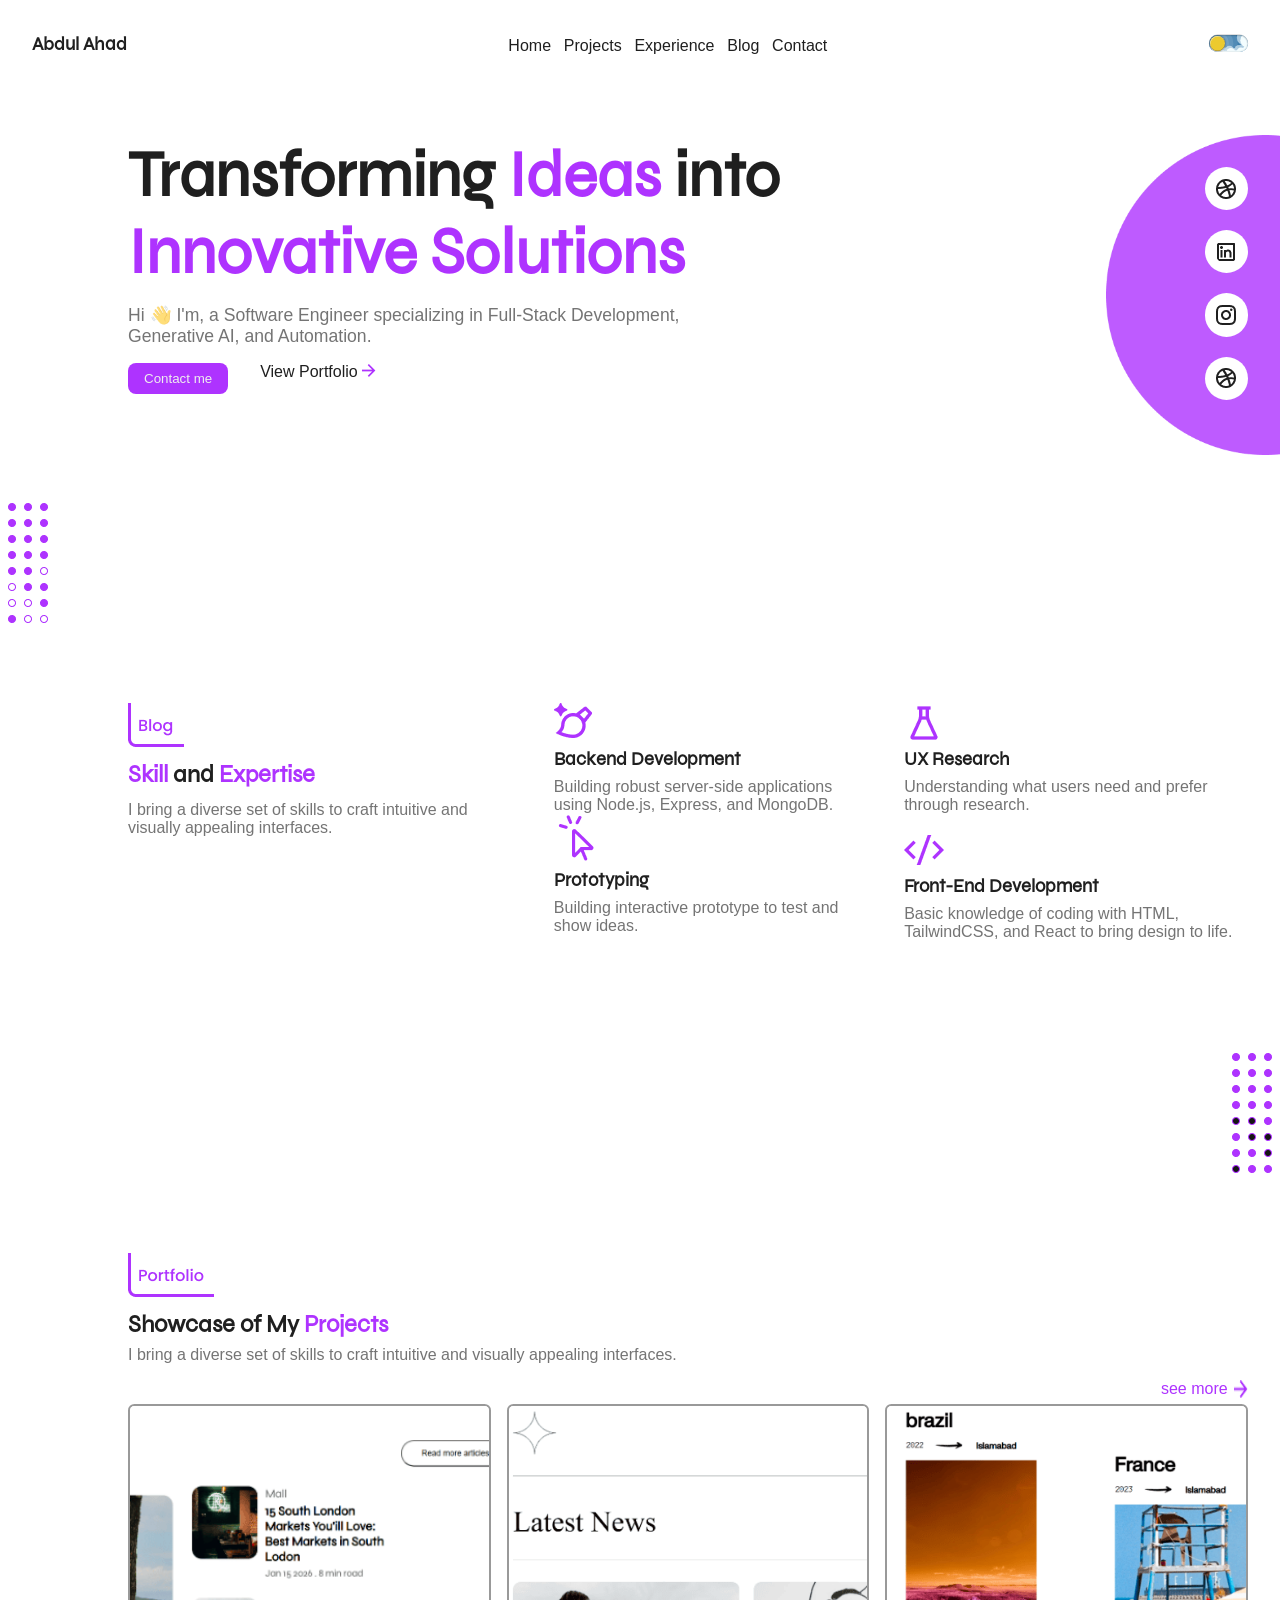
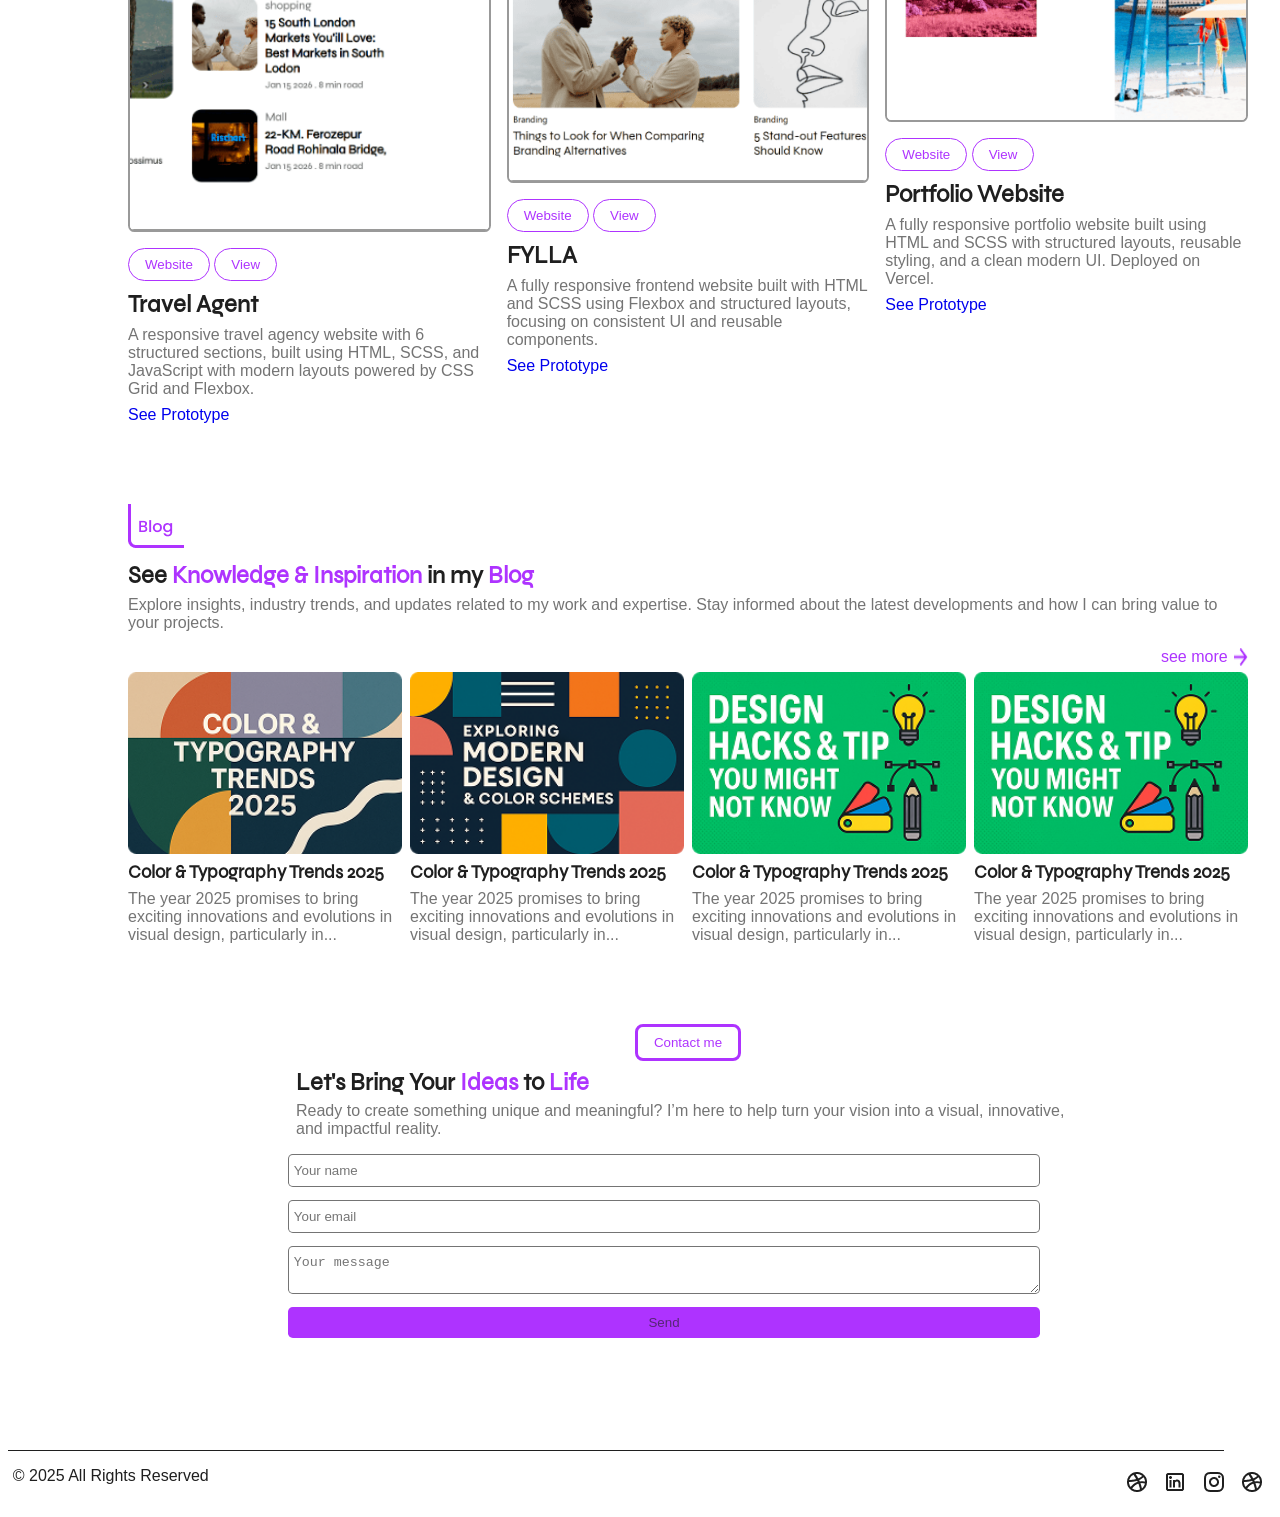
==== commit 45631e46: "ww" ====
--- a/index.html
+++ b/index.html
@@ -148,15 +148,15 @@
                         <div class="proj">
                             <img src="./images/sam.png" alt="">
                             <div class="my_button">
-                                <button>Mobile App</button>
+                                <button>Website</button>
                                 <a href="https://responsive-frontend-fylla.vercel.app/" target="_blank">
 
                                     <button>View</button>
                                 </a>
                             </div>
-                            <h1>MyKasir</h1>
-                            <p>MyKasir is a mobile POS app that helps businesses manage sales, inventory, and transactions efficiently from their smartphones.</p>
-                            <a href="/">See Prototype</a>
+                            <h1>Travel Agent</h1>
+                            <p>A responsive travel agency website with 6 structured sections, built using HTML, SCSS, and JavaScript with modern layouts powered by CSS Grid and Flexbox.</p>
+                            <a href="https://responsive-frontend-fylla.vercel.app/" target="_blank">See Prototype</a>
                         </div>
 
                         <!-- proj 2 -->
@@ -169,23 +169,23 @@
                                     <button>View</button>
                                 </a>
                             </div>
-                            <h1>MyKasir</h1>
-                            <p>MyKasir is a mobile POS app that helps businesses manage sales, inventory, and transactions efficiently from their smartphones.</p>
-                            <a href="/">See Prototype</a>
+                            <h1>FYLLA</h1>
+                            <p>A fully responsive frontend website built with HTML and SCSS using Flexbox and structured layouts, focusing on consistent UI and reusable components.</p>
+                            <a href="https://travel-agent-responsive-frontend-pr.vercel.app/" target="_blank">See Prototype</a>
                         </div>
 
                         <!-- proj 3 -->
                           <div class="proj">
                             <img src="./images/proj3_wow.png" alt="">
                             <div class="my_button">
-                                <button>Mobile App</button>
+                                <button>Website</button>
                                 <a href="https://ahad-portfolio-project.vercel.app/" target="_blank">
                                     <button>View</button>
                                 </a>
                             </div>
-                            <h1>MyKasir</h1>
-                            <p>MyKasir is a mobile POS app that helps businesses manage sales, inventory, and transactions efficiently from their smartphones.</p>
-                            <a href="/">See Prototype</a>
+                            <h1>Portfolio Website</h1>
+                            <p>A fully responsive portfolio website built using HTML and SCSS with structured layouts, reusable styling, and a clean modern UI. Deployed on Vercel.</p>
+                            <a href="https://ahad-portfolio-project.vercel.app/" target="_blank">See Prototype</a>
                         </div>
                         </div>
 
--- a/style.css
+++ b/style.css
@@ -616,7 +616,6 @@
   }
   section .section3 .bottom .projects .proj {
     width: 33%;
-    height: 30rem;
   }
   section .section3 .bottom .projects .proj img {
     width: 100%;
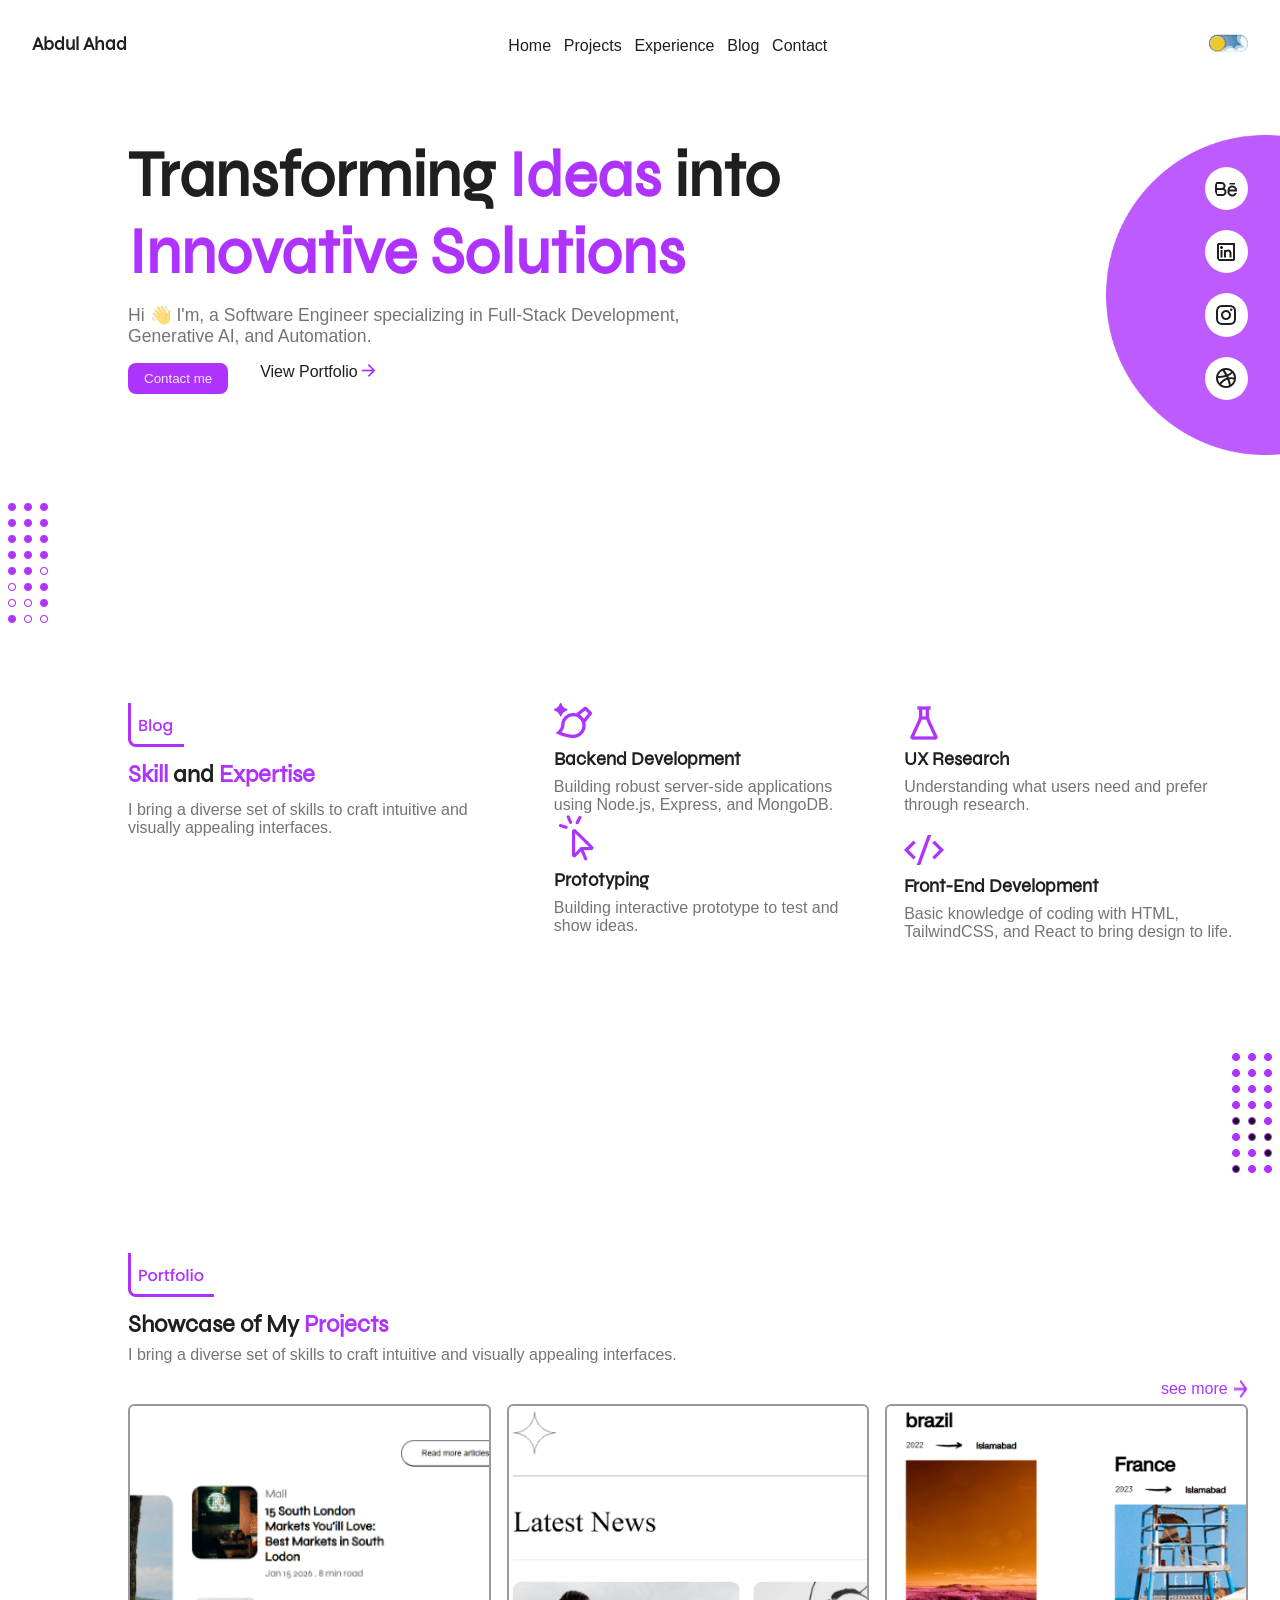
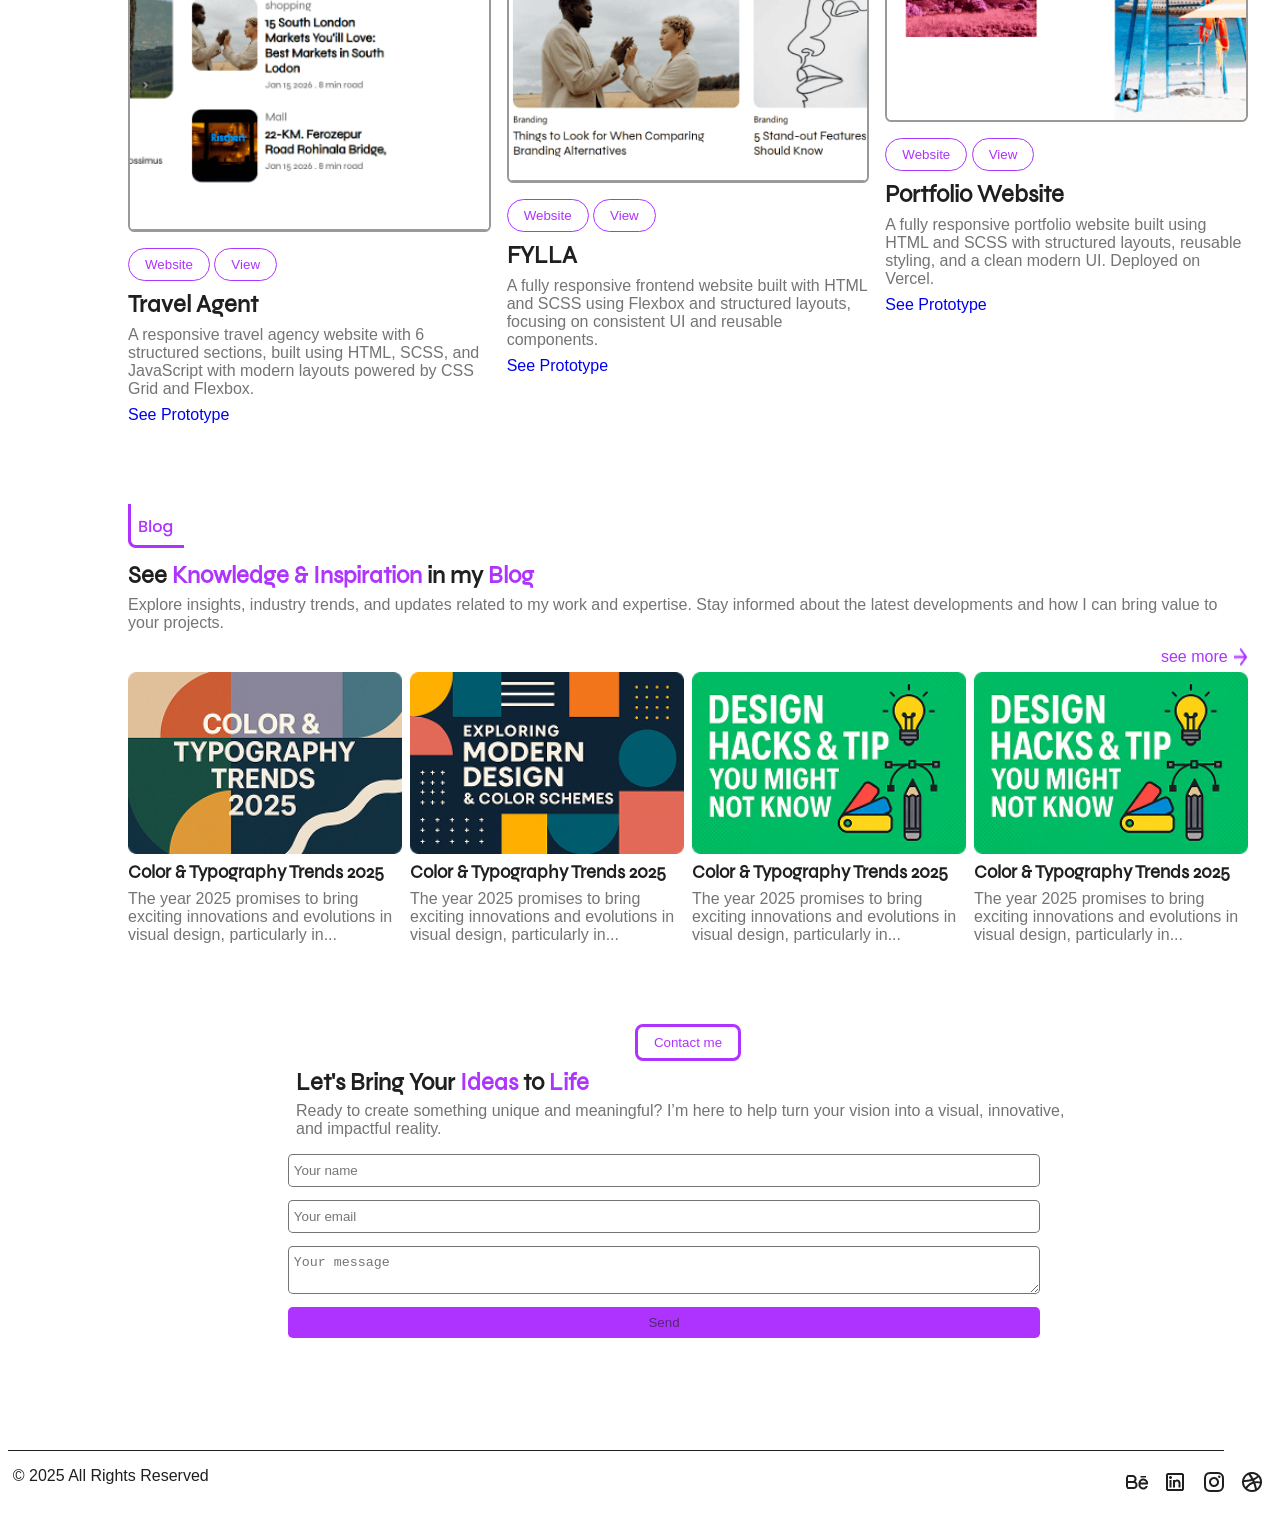
==== commit d5c9d8af: "ww" ====
--- a/index.html
+++ b/index.html
@@ -16,10 +16,10 @@
 
                 <nav id="menu">
                       <a href="#">Home</a>
-                      <a href="#">Projects</a>
-                      <a href="#">Experience</a>
-                      <a href="#">Blog  </a>
-                      <a href="#">Contact</a>
+                      <a href="#section3">Projects</a>
+                      <a href="#section2">Experience</a>
+                      <a href="#blog">Blog  </a>
+                      <a href="#contact">Contact</a>
                   </nav>
                  <div class="last">
                      <label class="theme-switch btn">
@@ -65,10 +65,10 @@
                     <div class="right">
                         <img class="ecplise" src="./images/Ellipse 1.png" alt="">
                         <div class="images">
-                            <a href="/"><img src="./images/dribbble-line.png" alt=""></a>
-                            <a href="/"><img src="./images/linkedin-box-line 2.png" alt=""></a>
-                            <a href="/"><img src="./images/instagram-line 2.png" alt=""></a>
-                            <a href="/"><img src="./images/dribbble-line.png" alt=""></a>
+                            <a href="/"><img src="./images/behance-line.png" target="_blank" alt=""></a>
+                            <a href="https://www.linkedin.com/in/abdulahad365/" target="_blank"><img src="./images/linkedin-box-line 2.png" alt=""></a>
+                            <a href="https://www.instagram.com/abdul.ahad365/"><img src="./images/instagram-line 2.png" target="_blank" alt=""></a>
+                            <a href="/"><img src="./images/dribbble-line.png" target="_blank" alt=""></a>
                             <!-- <img src="./images/dribbble-line.png" alt=""> -->
                             <!-- <img src="./images/linkedin-box-line 2.png" alt=""> -->
                             <!-- <img src="./images/instagram-line 2.png" alt=""> -->
@@ -85,7 +85,7 @@
 
              <!-- section2 -->
               <section>
-                <div class="section2">
+                <div class="section2" id="section2">
                     <!-- left -->
                     <div class="left">
                         <img src="./images/blog.png" alt="">
@@ -132,7 +132,7 @@
 
              <!-- section3 -->
               <section>
-                <div class="section3">
+                <div class="section3" id="section3">
                     <!-- top -->
                     <div class="top">
 
@@ -200,7 +200,7 @@
               </section>
 
               <!-- section4 -->
-               <section>
+               <section class="blog" id="blog">
                 <div class="section4">
                     <div class="top">
                         <img src="./images/blog.png" alt="">
@@ -247,7 +247,7 @@
                </section>
 
                <!-- section 5 -->
-                <section>
+                <section id="contact">
                     <div class="section5">
                         <div class="top">
                             <button>Contact me</button>
@@ -276,10 +276,10 @@
                     <div class="foot">
                         <p>© 2025 All Rights Reserved</p>
                          <div class="images">
-                            <a href="/"><img src="./images/dribbble-line.png" alt=""></a>
-                            <a href="/"><img src="./images/linkedin-box-line 2.png" alt=""></a>
-                            <a href="/"><img src="./images/instagram-line 2.png" alt=""></a>
-                            <a href="/"><img src="./images/dribbble-line.png" alt=""></a>
+                            <a href="/" target="_blank"><img src="./images/behance-line.png" alt=""></a>
+                            <a href="https://www.linkedin.com/in/abdulahad365/" target="_blank"><img src="./images/linkedin-box-line 2.png" alt=""></a>
+                            <a href="https://www.instagram.com/abdul.ahad365/" target="_blank"><img src="./images/instagram-line 2.png" alt=""></a>
+                            <a href="/" target="_blank"><img src="./images/dribbble-line.png" alt=""></a>
                             <!-- <img src="./images/dribbble-line.png" alt=""> -->
                             <!-- <img src="./images/linkedin-box-line 2.png" alt=""> -->
                             <!-- <img src="./images/instagram-line 2.png" alt=""> -->
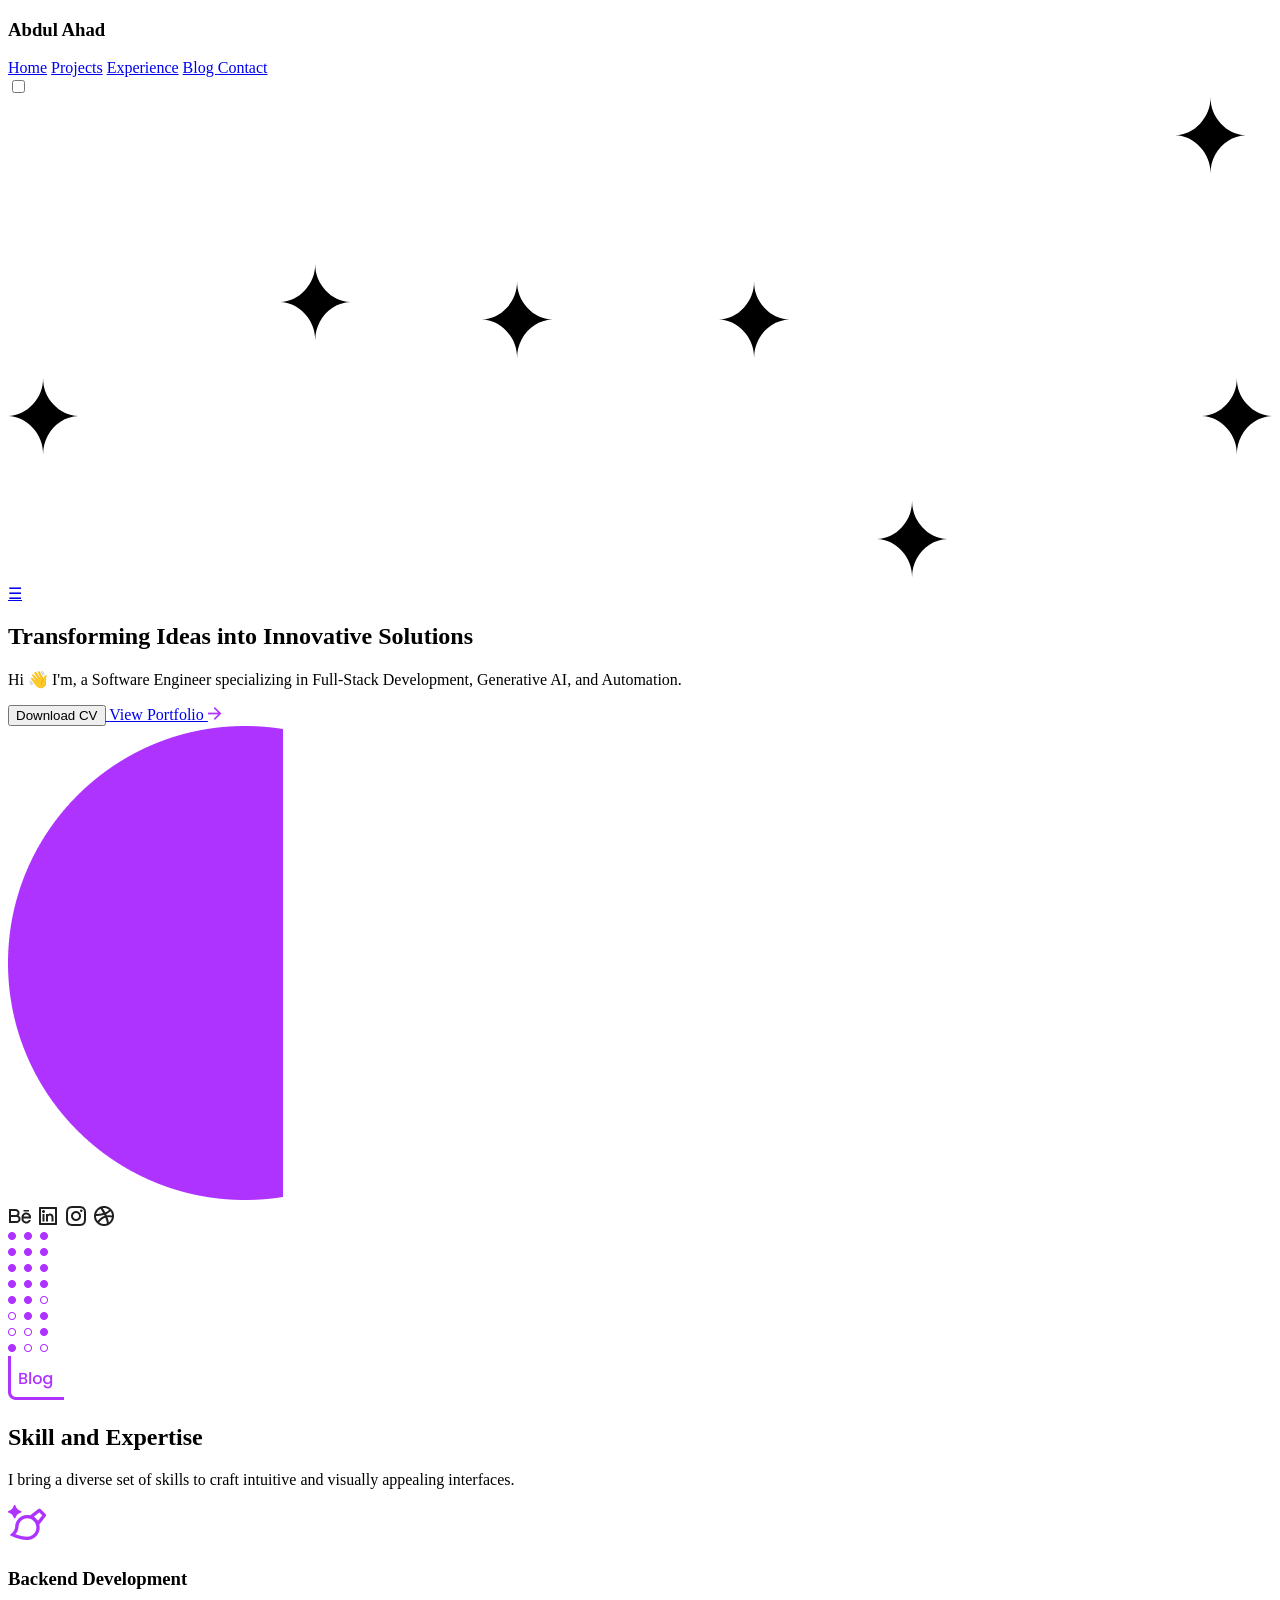
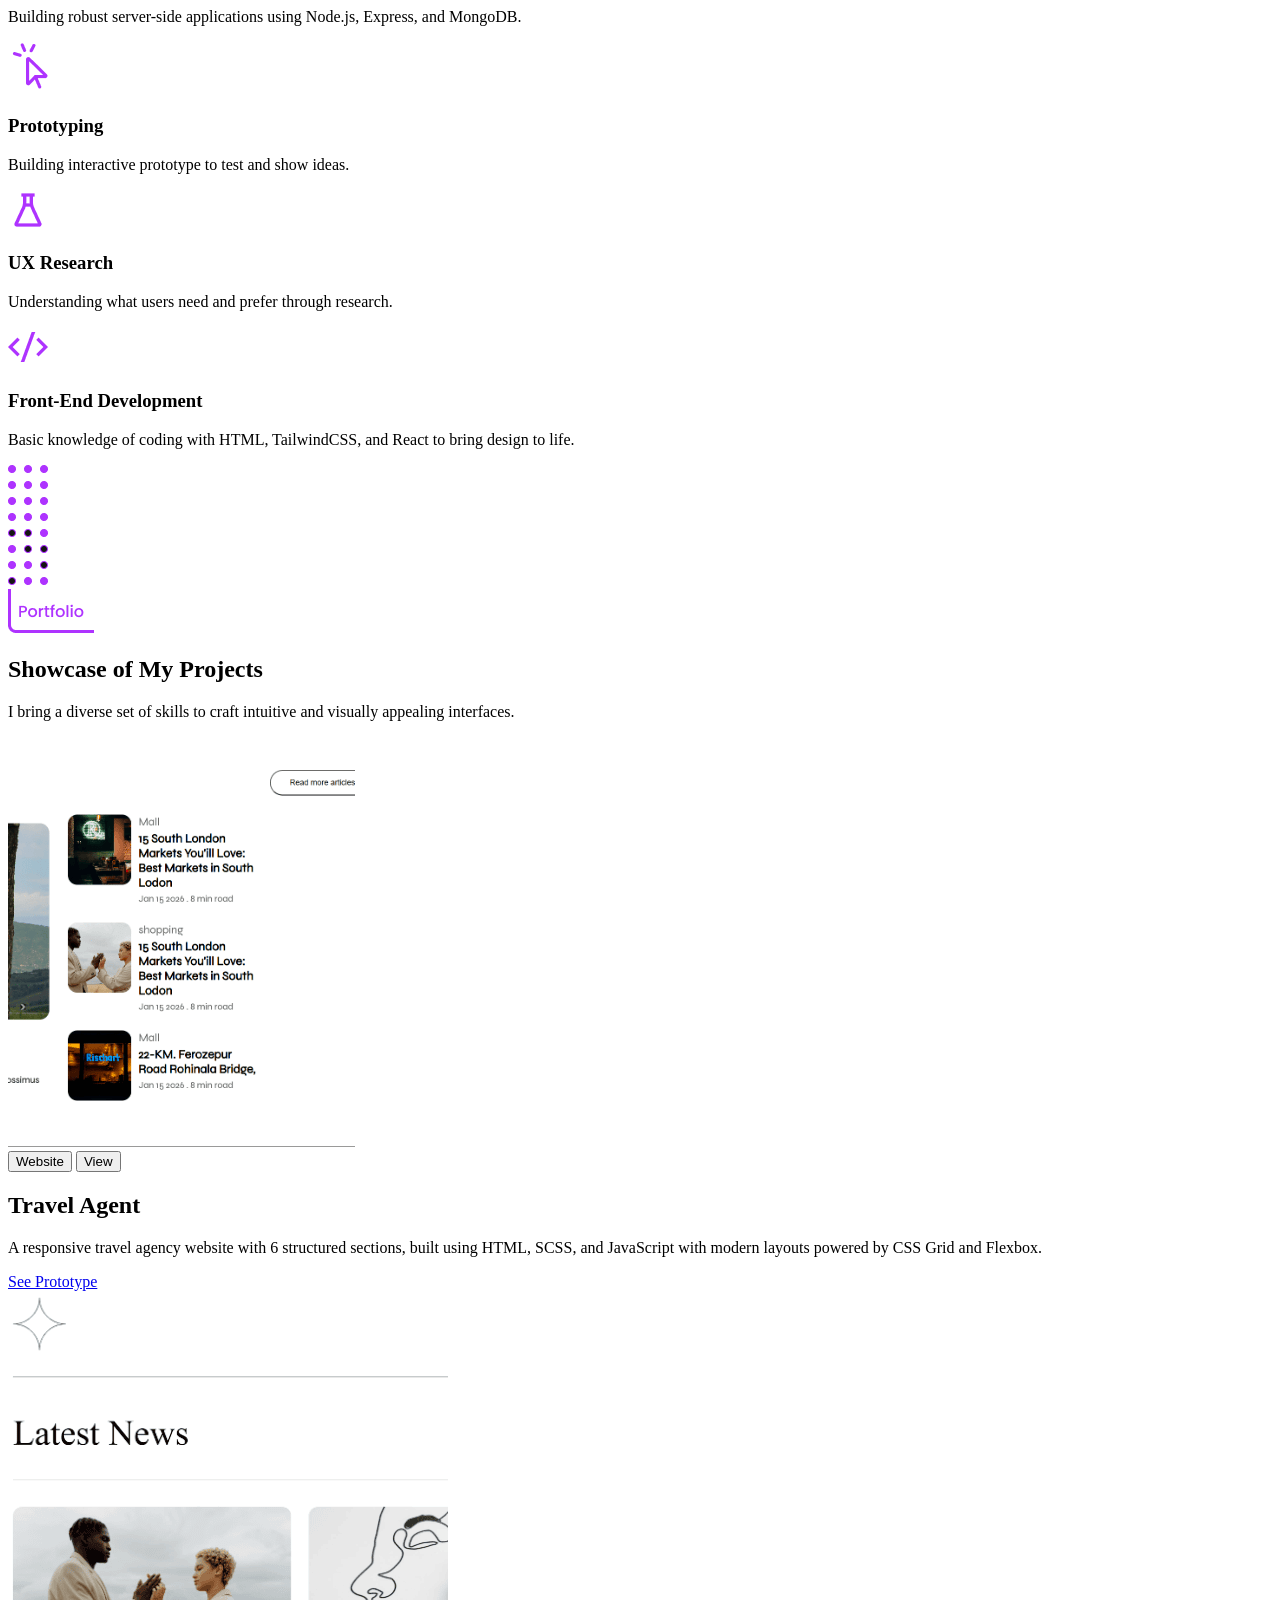
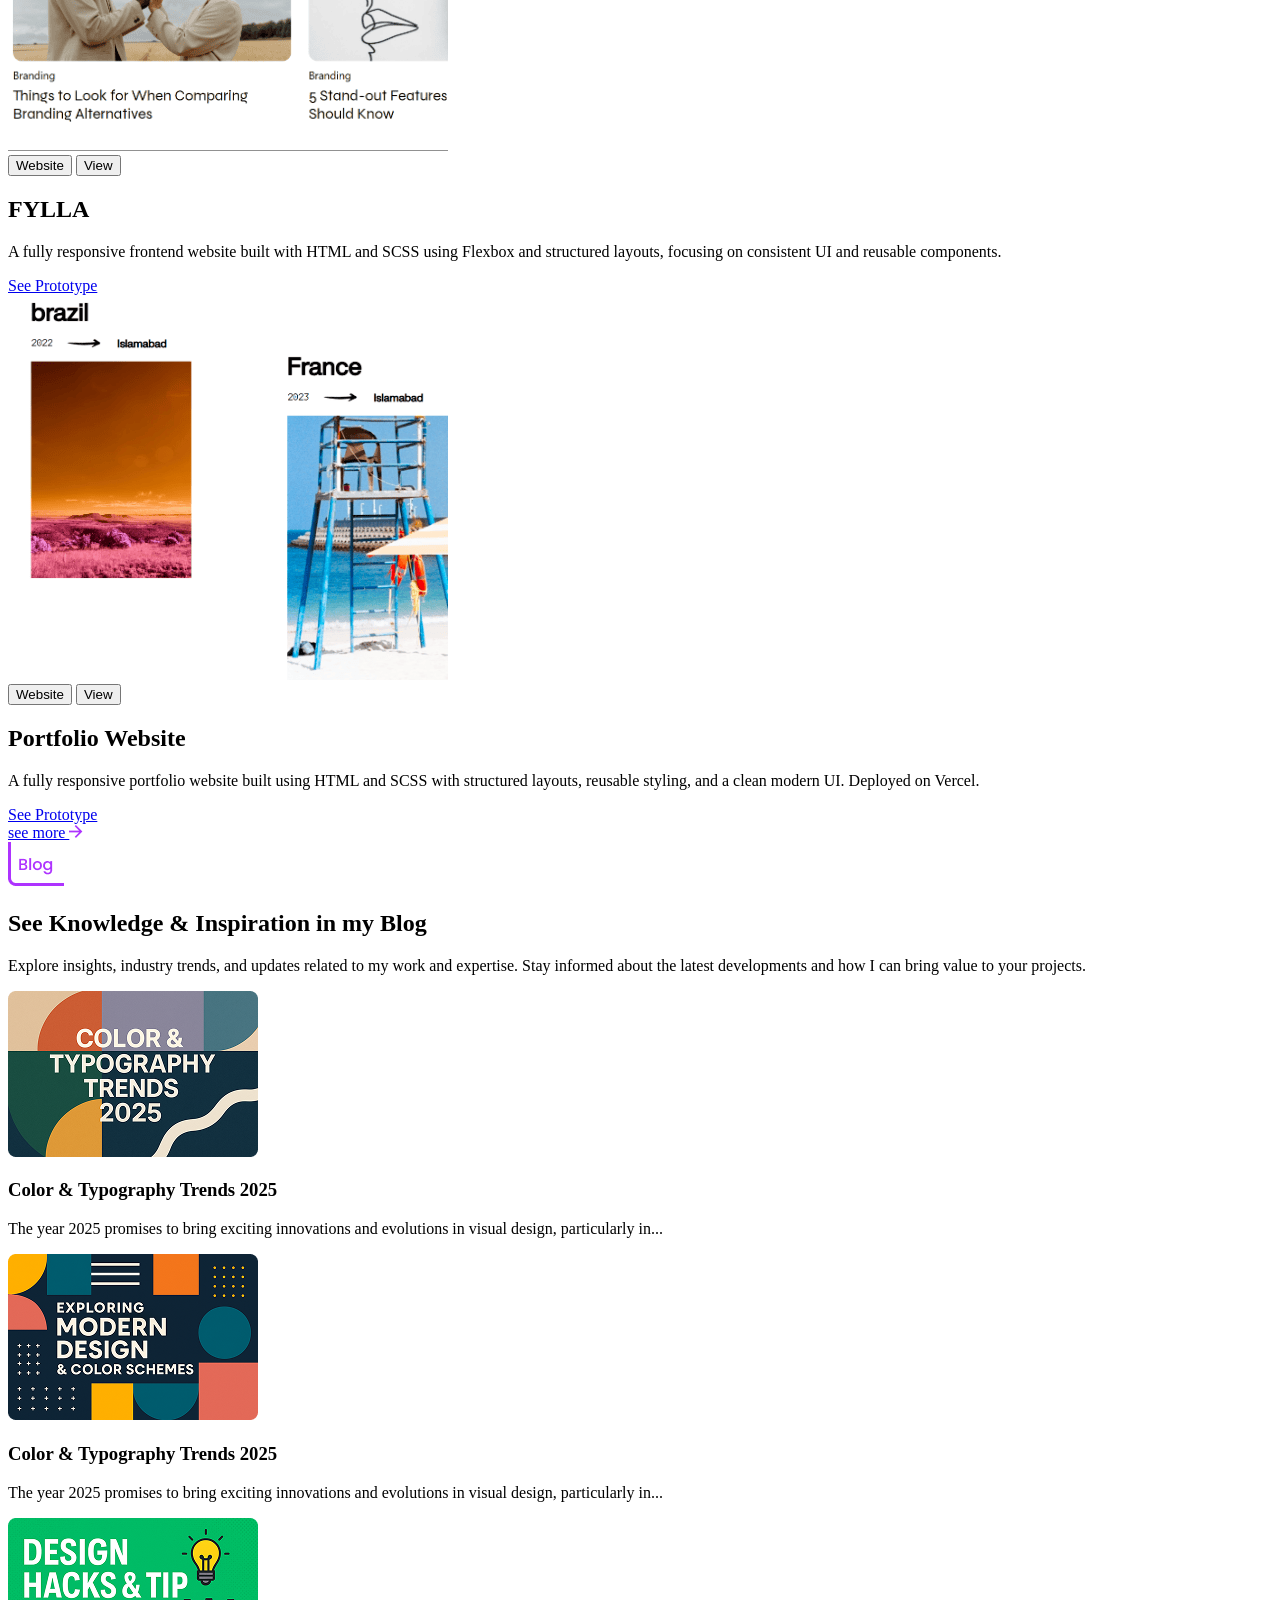
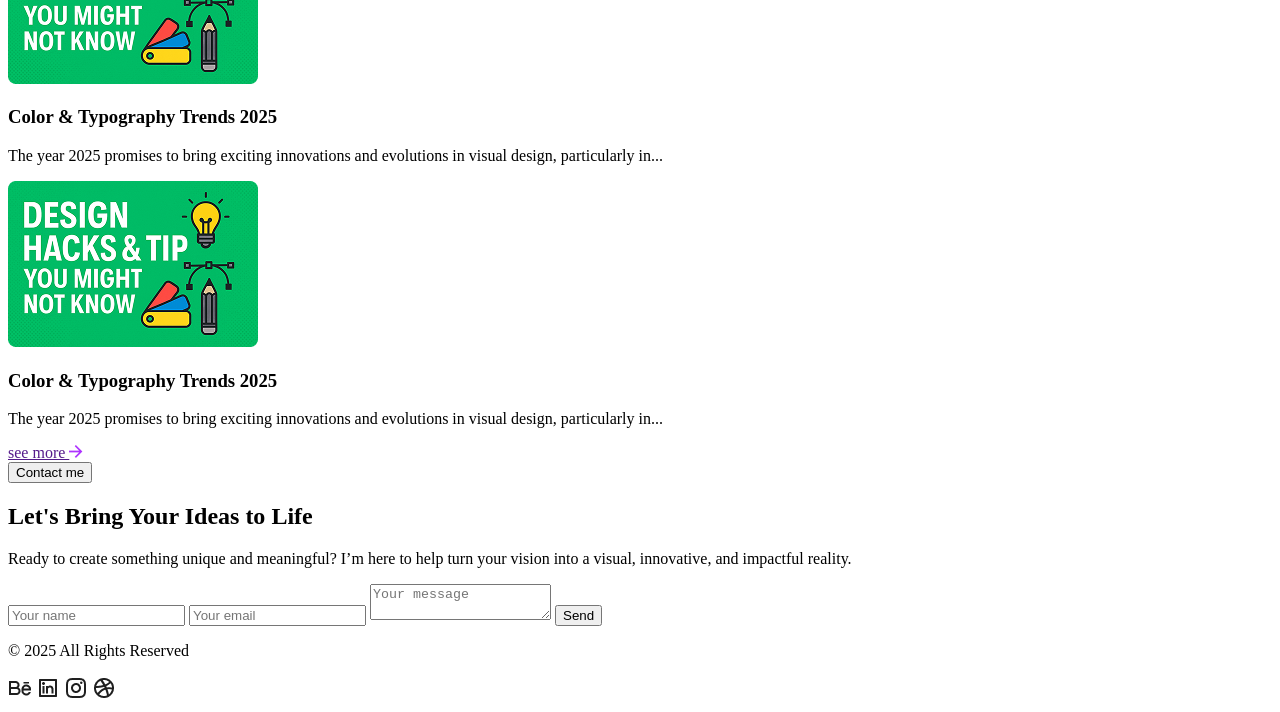
==== commit d3b44192: "changes" ====
--- a/index.html
+++ b/index.html
@@ -1,10 +1,10 @@
-    <!DOCTYPE html>
+<!DOCTYPE html>
     <html lang="en">
     <head>
         <meta charset="UTF-8">
         <meta name="viewport" content="width=device-width, initial-scale=1.0">
         <title>Document</title>
-        <link rel="stylesheet" href="./style.css">
+        <link rel="stylesheet" href="./main.scss">
     </head>
     <body>
         
@@ -58,7 +58,9 @@
                         <h1>Transforming <span>Ideas</span> into <span>Innovative Solutions</span></h1>
                         <p>Hi 👋 I'm, a Software Engineer specializing in Full-Stack Development, Generative AI, and Automation.</p>
                         <div class="two_elem">
-                            <button>Contact me</button>
+                            <a class="special_button" href="./pdf/Abdul_Ahad_Amir_SoftwareEngineer.pdf" download>
+                                <button>Download CV</button>
+                                </a>
                             <a href="https://abdul-ahad-portfolio365.netlify.app/" target="_blank">View Portfolio  <img src="./images/Vector.png" alt=""></a>
                     </div>
                     </div>
@@ -191,7 +193,7 @@
 
                         <div class="see">
 
-                            <a href="" class="see_more">see more  <img src="./images/Vector.png" alt=""></a></div>
+                            <a href="./projects.html" class="see_more">see more  <img src="./images/Vector.png" alt=""></a></div>
                         </div>
 
 
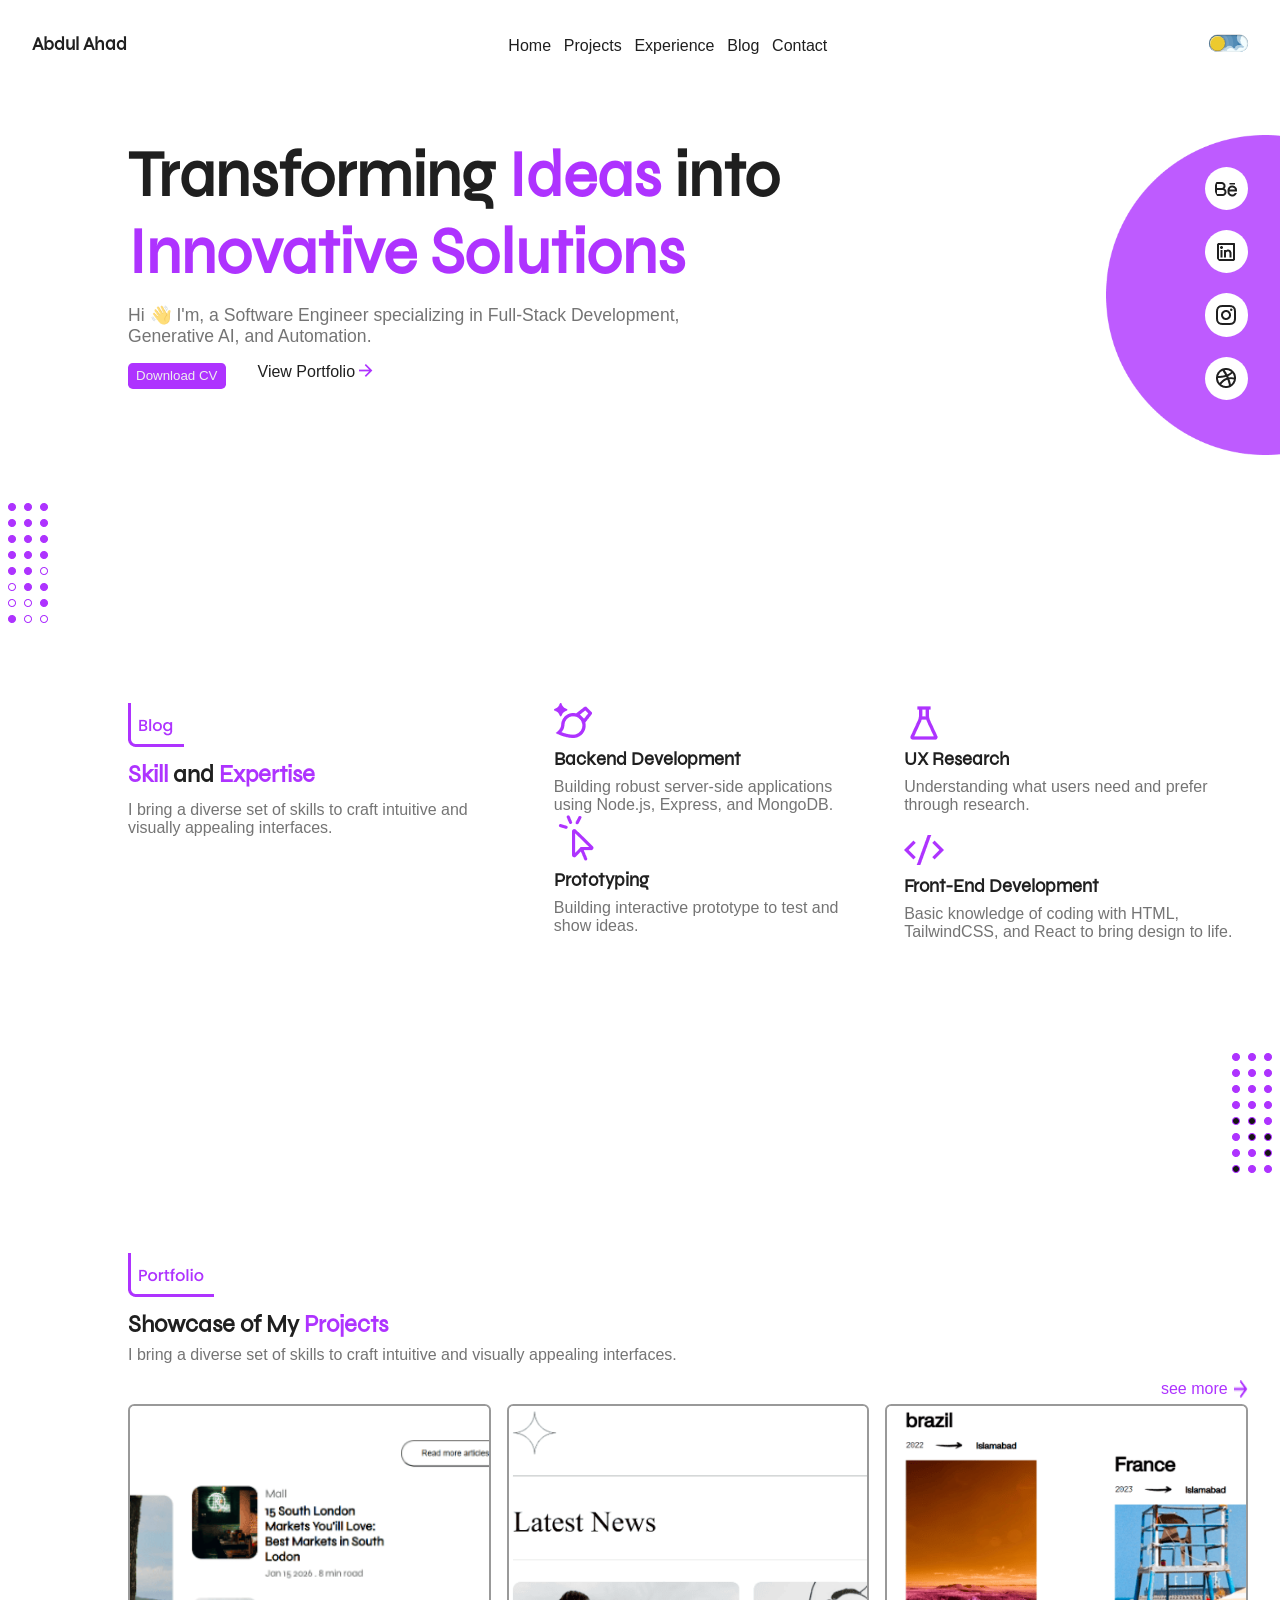
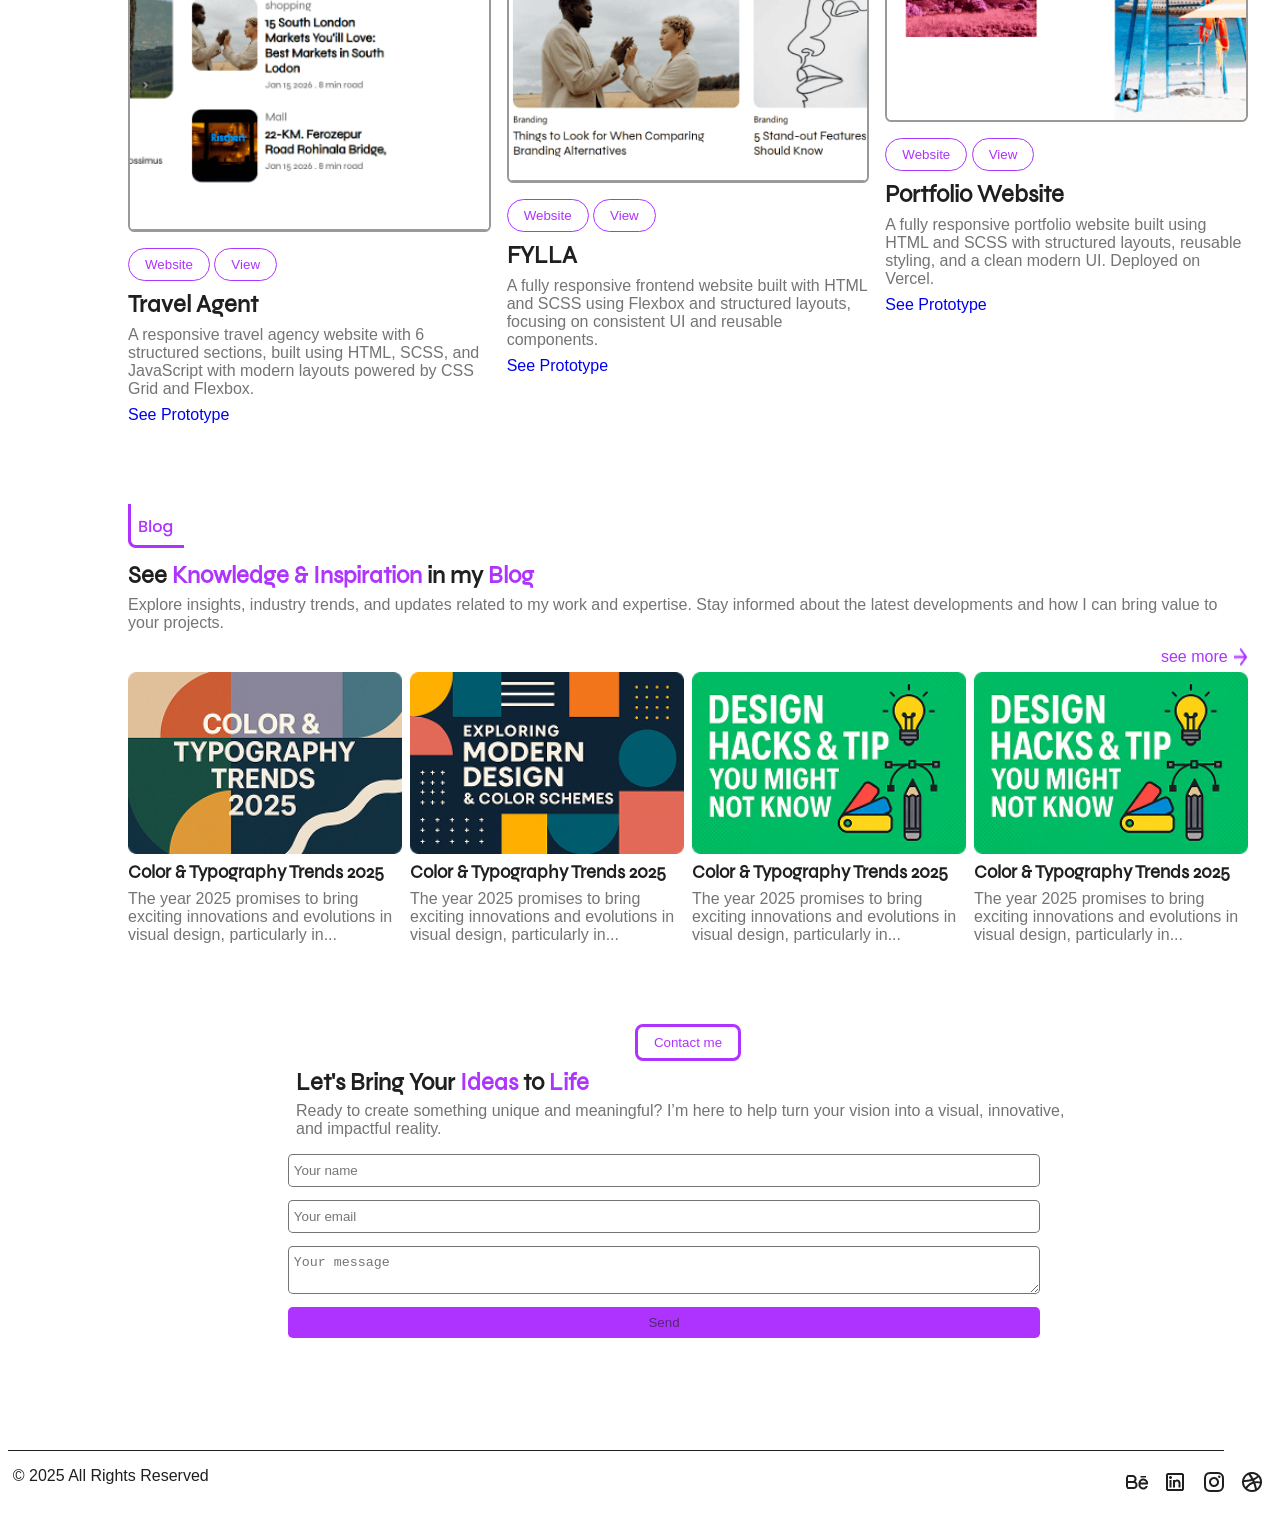
==== commit a1107593: "changes" ====
--- a/index.html
+++ b/index.html
@@ -4,7 +4,7 @@
         <meta charset="UTF-8">
         <meta name="viewport" content="width=device-width, initial-scale=1.0">
         <title>Document</title>
-        <link rel="stylesheet" href="./main.scss">
+        <link rel="stylesheet" href="./style.css">
     </head>
     <body>
         
@@ -67,7 +67,7 @@
                     <div class="right">
                         <img class="ecplise" src="./images/Ellipse 1.png" alt="">
                         <div class="images">
-                            <a href="/"><img src="./images/behance-line.png" target="_blank" alt=""></a>
+                            <a href="https://github.com/AbdulAhad365"><img src="./images/behance-line.png" target="_blank" alt=""></a>
                             <a href="https://www.linkedin.com/in/abdulahad365/" target="_blank"><img src="./images/linkedin-box-line 2.png" alt=""></a>
                             <a href="https://www.instagram.com/abdul.ahad365/"><img src="./images/instagram-line 2.png" target="_blank" alt=""></a>
                             <a href="/"><img src="./images/dribbble-line.png" target="_blank" alt=""></a>
@@ -278,7 +278,7 @@
                     <div class="foot">
                         <p>© 2025 All Rights Reserved</p>
                          <div class="images">
-                            <a href="/" target="_blank"><img src="./images/behance-line.png" alt=""></a>
+                            <a href="https://github.com/AbdulAhad365" target="_blank"><img src="./images/behance-line.png" alt=""></a>
                             <a href="https://www.linkedin.com/in/abdulahad365/" target="_blank"><img src="./images/linkedin-box-line 2.png" alt=""></a>
                             <a href="https://www.instagram.com/abdul.ahad365/" target="_blank"><img src="./images/instagram-line 2.png" alt=""></a>
                             <a href="/" target="_blank"><img src="./images/dribbble-line.png" alt=""></a>
--- a/style.css
+++ b/style.css
@@ -0,0 +1,714 @@
+@font-face {
+  font-family: "syne";
+  src: url("./fonts/syne-font-family/Syne-Regular-BF642e31d3934f5.otf");
+}
+@font-face {
+  font-family: "roboto_thin";
+  src: url("./fonts/roboto-mono/RobotoMono-Regular.ttf");
+}
+* {
+  padding: 0;
+  margin: 0;
+  box-sizing: border-box;
+}
+
+body, html {
+  width: 100%;
+  height: 100%;
+}
+
+:root {
+  --bg-color:#FFFFFF;
+  --text-color:#1F1F1F;
+  --text-purple:#AE33FF;
+  --text-white-black:#1f1f1f;
+  --text-black-white-opposite:#FFFFFF;
+  --text-white-black-lite:#1f1f1f9e;
+}
+
+body.dark {
+  --bg-color:#111;
+  --text-color:#eee;
+  --text-purple:#ad33ffa1;
+  --text-white-black:#FFFFFF;
+  --text-black-white-opposite:#111;
+  --text-white-black-lite:#eee;
+}
+
+body {
+  background-color: var(--bg-color);
+  color: var(--text-color);
+  font-family: "Gill Sans", "Gill Sans MT", Calibri, "Trebuchet MS", sans-serif;
+}
+body h1 {
+  font-family: "syne";
+}
+body h3 {
+  font-family: "syne";
+}
+
+.theme-switch {
+  --toggle-size: 7px;
+  --container-width: 5.625em;
+  --container-height: 2.5em;
+  --container-radius: 6.25em;
+  --container-light-bg: #3D7EAE;
+  --container-night-bg: #1D1F2C;
+  --circle-container-diameter: 3.375em;
+  --sun-moon-diameter: 2.125em;
+  --sun-bg: #ECCA2F;
+  --moon-bg: #C4C9D1;
+  --spot-color: #959DB1;
+  --circle-container-offset: calc((var(--circle-container-diameter) - var(--container-height)) / 2 * -1);
+  --stars-color: #fff;
+  --clouds-color: #F3FDFF;
+  --back-clouds-color: #AACADF;
+  --transition: .5s cubic-bezier(0, -0.02, 0.4, 1.25);
+  --circle-transition: .3s cubic-bezier(0, -0.02, 0.35, 1.17);
+}
+
+.theme-switch,
+.theme-switch *,
+.theme-switch *::before,
+.theme-switch *::after {
+  box-sizing: border-box;
+  margin: 0;
+  padding: 0;
+  font-size: var(--toggle-size);
+}
+
+.theme-switch__container {
+  width: var(--container-width);
+  height: var(--container-height);
+  background-color: var(--container-light-bg);
+  border-radius: var(--container-radius);
+  overflow: hidden;
+  cursor: pointer;
+  box-shadow: 0em -0.062em 0.062em rgba(0, 0, 0, 0.25), 0em 0.062em 0.125em rgba(255, 255, 255, 0.94);
+  transition: var(--transition);
+  position: relative;
+}
+
+.theme-switch__container::before {
+  content: "";
+  position: absolute;
+  z-index: 1;
+  inset: 0;
+  box-shadow: 0em 0.05em 0.187em rgba(0, 0, 0, 0.25) inset, 0em 0.05em 0.187em rgba(0, 0, 0, 0.25) inset;
+  border-radius: var(--container-radius);
+}
+
+.theme-switch__checkbox {
+  display: none;
+}
+
+.theme-switch__circle-container {
+  width: var(--circle-container-diameter);
+  height: var(--circle-container-diameter);
+  background-color: rgba(255, 255, 255, 0.1);
+  position: absolute;
+  left: var(--circle-container-offset);
+  top: var(--circle-container-offset);
+  border-radius: var(--container-radius);
+  box-shadow: inset 0 0 0 3.375em rgba(255, 255, 255, 0.1), inset 0 0 0 3.375em rgba(255, 255, 255, 0.1), 0 0 0 0.625em rgba(255, 255, 255, 0.1), 0 0 0 1.25em rgba(255, 255, 255, 0.1);
+  display: flex;
+  transition: var(--circle-transition);
+  pointer-events: none;
+}
+
+.theme-switch__sun-moon-container {
+  pointer-events: auto;
+  position: relative;
+  z-index: 2;
+  width: var(--sun-moon-diameter);
+  height: var(--sun-moon-diameter);
+  margin: auto;
+  border-radius: var(--container-radius);
+  background-color: var(--sun-bg);
+  box-shadow: 0.062em 0.062em 0.062em 0em rgba(254, 255, 239, 0.61) inset, 0em -0.062em 0.062em 0em #a1872a inset;
+  filter: drop-shadow(0.062em 0.125em 0.125em rgba(0, 0, 0, 0.25)) drop-shadow(0em 0.062em 0.125em rgba(0, 0, 0, 0.25));
+  overflow: hidden;
+  transition: var(--transition);
+}
+
+.theme-switch__moon {
+  transform: translateX(100%);
+  width: 100%;
+  height: 100%;
+  background-color: var(--moon-bg);
+  border-radius: inherit;
+  box-shadow: 0.062em 0.062em 0.062em 0em rgba(254, 255, 239, 0.61) inset, 0em -0.062em 0.062em 0em #969696 inset;
+  transition: var(--transition);
+  position: relative;
+}
+
+.theme-switch__spot {
+  position: absolute;
+  top: 0.75em;
+  left: 0.312em;
+  width: 0.75em;
+  height: 0.75em;
+  border-radius: var(--container-radius);
+  background-color: var(--spot-color);
+  box-shadow: 0em 0.0312em 0.062em rgba(0, 0, 0, 0.25) inset;
+}
+
+.theme-switch__spot:nth-of-type(2) {
+  width: 0.375em;
+  height: 0.375em;
+  top: 0.937em;
+  left: 1.375em;
+}
+
+.theme-switch__spot:nth-last-of-type(3) {
+  width: 0.25em;
+  height: 0.25em;
+  top: 0.312em;
+  left: 0.812em;
+}
+
+.theme-switch__clouds {
+  width: 1.25em;
+  height: 1.25em;
+  background-color: var(--clouds-color);
+  border-radius: var(--container-radius);
+  position: absolute;
+  bottom: -0.625em;
+  left: 0.312em;
+  box-shadow: 0.937em 0.312em var(--clouds-color), -0.312em -0.312em var(--back-clouds-color), 1.437em 0.375em var(--clouds-color), 0.5em -0.125em var(--back-clouds-color), 2.187em 0 var(--clouds-color), 1.25em -0.062em var(--back-clouds-color), 2.937em 0.312em var(--clouds-color), 2em -0.312em var(--back-clouds-color), 3.625em -0.062em var(--clouds-color), 2.625em 0em var(--back-clouds-color), 4.5em -0.312em var(--clouds-color), 3.375em -0.437em var(--back-clouds-color), 4.625em -1.75em 0 0.437em var(--clouds-color), 4em -0.625em var(--back-clouds-color), 4.125em -2.125em 0 0.437em var(--back-clouds-color);
+  transition: 0.5s cubic-bezier(0, -0.02, 0.4, 1.25);
+}
+
+.theme-switch__stars-container {
+  position: absolute;
+  color: var(--stars-color);
+  top: -100%;
+  left: 0.312em;
+  width: 2.75em;
+  height: auto;
+  transition: var(--transition);
+}
+
+/* actions */
+.theme-switch__checkbox:checked + .theme-switch__container {
+  background-color: var(--container-night-bg);
+}
+
+.theme-switch__checkbox:checked + .theme-switch__container .theme-switch__circle-container {
+  left: calc(100% - var(--circle-container-offset) - var(--circle-container-diameter));
+}
+
+.theme-switch__checkbox:checked + .theme-switch__container .theme-switch__circle-container:hover {
+  left: calc(100% - var(--circle-container-offset) - var(--circle-container-diameter) - 0.187em);
+}
+
+.theme-switch__circle-container:hover {
+  left: calc(var(--circle-container-offset) + 0.187em);
+}
+
+.theme-switch__checkbox:checked + .theme-switch__container .theme-switch__moon {
+  transform: translate(0);
+}
+
+.theme-switch__checkbox:checked + .theme-switch__container .theme-switch__clouds {
+  bottom: -4.062em;
+}
+
+.theme-switch__checkbox:checked + .theme-switch__container .theme-switch__stars-container {
+  top: 50%;
+  transform: translateY(-50%);
+}
+
+main {
+  display: flex;
+  flex-direction: column;
+  gap: 3rem;
+}
+
+header {
+  position: relative;
+  padding: 0 2rem;
+  padding-top: 2rem;
+  display: flex;
+  justify-content: space-between;
+  align-items: center;
+}
+header h3 {
+  font-family: "syne";
+}
+header nav {
+  display: none;
+}
+header nav a {
+  margin-top: 0.3rem;
+  text-decoration: none;
+  color: var(--text-black-white-opposite);
+  cursor: pointer;
+}
+header nav.show {
+  width: 82%;
+  margin-top: 1rem;
+  font-family: "syne";
+  display: flex;
+  gap: 0.7rem;
+  padding: 0 0.4rem;
+  position: absolute;
+  flex-direction: column;
+  top: 0;
+  margin-top: 5rem;
+  height: 12rem;
+  background-color: var(--text-white-black);
+  border-radius: 0.2rem;
+}
+header .last {
+  display: flex;
+  align-items: center;
+  gap: 1rem;
+}
+header .last a {
+  text-decoration: none;
+  font-size: clamp(1.9rem, 2vh, 2.1rem);
+  color: #AE33FF;
+}
+
+section {
+  margin-top: 0 !important;
+}
+section .section1 {
+  display: flex;
+  flex-direction: column;
+  gap: 1rem;
+}
+section .section1 .left {
+  display: flex;
+  flex-direction: column;
+  gap: 1rem;
+}
+section .section1 .left h1 {
+  color: var(--text-white-black);
+  width: 60%;
+  font-size: clamp(2.2rem, 2vw, 2.5rem);
+}
+section .section1 .left h1 span {
+  color: var(--text-purple);
+}
+section .section1 .left p {
+  width: 60%;
+  font-size: clamp(1.1rem, 2vw, 1.3rem);
+  color: var(--text-white-black-lite);
+  font-family: "Gill Sans", "Gill Sans MT", Calibri, "Trebuchet MS", sans-serif;
+}
+section .section1 .left .two_elem {
+  display: flex;
+  gap: 2rem;
+  justify-content: start;
+  align-items: start;
+}
+section .section1 .left .two_elem .special_button button {
+  cursor: pointer;
+  background-color: #AE33FF;
+  color: #eee;
+  padding: 0.4em 0.5rem;
+  border-radius: 0.3rem;
+  border: none;
+}
+section .section1 .left .two_elem a {
+  text-decoration: none;
+  color: var(--text-white-black);
+}
+section .section1 .right .ecplise {
+  display: none;
+}
+section .section1 .right .images {
+  display: flex;
+  gap: 1rem;
+}
+section .section1 .right .images img {
+  background-color: white;
+  padding: 0.6rem;
+  border-radius: 50%;
+}
+
+.img img {
+  display: none;
+}
+
+section {
+  padding: 0 2rem;
+}
+section .section2 {
+  display: flex;
+  flex-direction: column;
+  gap: 2rem;
+  color: var(--text-white-black-lite);
+}
+section .section2 .left h1 {
+  color: var(--text-white-black);
+  margin-top: 0.5rem;
+  margin-bottom: 0.8rem;
+}
+section .section2 .left h1 span {
+  color: #AE33FF;
+}
+section .section2 .right {
+  display: flex;
+  gap: 2rem;
+  width: 80%;
+}
+section .section2 .right .right2 {
+  display: flex;
+  flex-direction: column;
+  gap: 1rem;
+}
+section .section2 .right .right2 .elem h3 {
+  color: var(--text-white-black);
+  margin-bottom: 0.5rem;
+}
+section .section2 .right .left .elem h3 {
+  color: var(--text-white-black);
+  margin-bottom: 0.5rem;
+}
+
+.img2 img {
+  display: none;
+}
+
+section {
+  margin-top: 2rem !important;
+  padding: 0 2rem;
+  color: var(--text-white-black-lite);
+}
+section .section3 {
+  display: flex;
+  flex-direction: column;
+  gap: 1rem;
+}
+section .section3 .top h1 {
+  color: var(--text-white-black);
+  margin-top: 0.5rem;
+}
+section .section3 .top h1 span {
+  color: #AE33FF;
+}
+section .section3 .top p {
+  margin-top: 0.5rem;
+}
+section .section3 .bottom .projects .proj {
+  display: flex;
+  flex-direction: column;
+  gap: 0.5rem;
+}
+section .section3 .bottom .projects .proj .my_button {
+  margin-top: 0.5rem;
+}
+section .section3 .bottom .projects .proj .my_button button {
+  padding: 0.5rem 1rem;
+  background-color: var(--text-black-white-opposite);
+  border: 1px solid #AE33FF;
+  color: #AE33FF;
+  border-radius: 1.5rem;
+}
+section .section3 .bottom .projects .proj h1 {
+  color: var(--text-white-black);
+}
+section .section3 .bottom .projects .proj a {
+  text-decoration: none;
+}
+section .section3 .bottom .see_more {
+  text-decoration: none;
+  display: flex;
+  justify-content: flex-end;
+  color: #AE33FF;
+  gap: 0.4rem;
+}
+
+section {
+  margin-top: 2rem !important;
+}
+section .section4 {
+  display: flex;
+  flex-direction: column;
+  gap: 1rem;
+}
+section .section4 .top h1 {
+  margin-top: 0.5rem;
+  color: var(--text-white-black);
+}
+section .section4 .top h1 span {
+  color: #AE33FF;
+}
+section .section4 .top p {
+  margin-top: 0.4rem;
+}
+section .section4 .bottom {
+  display: flex;
+  flex-direction: column;
+  gap: 0.4rem;
+}
+section .section4 .bottom .blogs {
+  display: flex;
+  flex-direction: column;
+  gap: 1rem;
+}
+section .section4 .bottom .blogs .blog {
+  display: flex;
+  flex-direction: column;
+  gap: 0.5rem;
+}
+section .section4 .bottom .see a {
+  text-decoration: none;
+  color: #AE33FF;
+  display: flex;
+  justify-content: end;
+  gap: 0.4rem;
+}
+
+section {
+  width: 100%;
+  margin-top: 6em;
+}
+section .section5 {
+  width: 100%;
+  display: flex;
+  flex-direction: column;
+  gap: 1rem;
+}
+section .section5 .top {
+  display: flex;
+  flex-direction: column;
+  align-items: center;
+  gap: 0.4rem;
+}
+section .section5 .top button {
+  width: -moz-fit-content;
+  width: fit-content;
+  padding: 0.5rem 1rem;
+  background-color: var(--text-black-white-opposite);
+  border: none;
+  border: 3px solid #AE33FF;
+  color: #AE33FF;
+  border-radius: 0.5rem;
+}
+section .section5 .top h1 {
+  width: 70%;
+  color: var(--text-white-black);
+}
+section .section5 .top h1 span {
+  color: #AE33FF;
+}
+section .section5 .top p {
+  width: 70%;
+}
+section .section5 form {
+  display: flex;
+  flex-direction: column;
+  gap: 0.8rem;
+}
+section .section5 form input {
+  border: none;
+  border: 1px solid var(--text-white-black-lite);
+  background-color: var(--text-black-white-opposite);
+  color: var(--text-white-black-lite);
+  border-radius: 0.3rem;
+  padding: 0.5rem 0.3rem;
+}
+section .section5 form textarea {
+  border: none;
+  border: 1px solid var(--text-white-black-lite);
+  background-color: var(--text-black-white-opposite);
+  color: var(--text-white-black-lite);
+  border-radius: 0.3rem;
+  padding: 0.5rem 0.3rem;
+}
+section .section5 form button {
+  padding: 0.5rem 1rem;
+  border: none;
+  border-radius: 0.3rem;
+  background-color: #AE33FF;
+  color: var(--text-white-black-lite);
+}
+
+footer {
+  margin-top: 4rem;
+}
+footer .line {
+  margin: 0 0.5rem;
+  width: 95%;
+  height: 1px;
+  background-color: var(--text-white-black);
+}
+footer .foot {
+  margin: 1rem 0.8rem;
+  display: flex;
+  flex-direction: row;
+  justify-content: space-between;
+}
+footer .foot .images {
+  display: flex;
+  gap: 0.5rem;
+}
+footer .foot .images a img {
+  background-color: white;
+  border-radius: 50%;
+  padding: 0.2rem;
+}
+
+@media (min-width: 768px) {
+  header nav {
+    display: flex;
+    gap: 0.8rem;
+  }
+  header nav a {
+    color: var(--text-white-black);
+  }
+  header nav a:hover {
+    transition: all 0.1s ease;
+    text-decoration: underline;
+    text-decoration-thickness: 1px;
+    text-underline-offset: 4px;
+    font-weight: 600;
+  }
+  header .last a {
+    display: none;
+  }
+  section .section1 {
+    flex-direction: row;
+  }
+  section .section1 .left h1 {
+    width: 60%;
+    font-size: clamp(4rem, 2vw, 4.3rem);
+  }
+  section .section1 .left p {
+    font-size: clamp(0.9rem, 2vw, 1.1rem);
+  }
+  section .section1 .right {
+    position: relative;
+    height: 24rem;
+  }
+  section .section1 .right .ecplise {
+    display: block;
+    position: absolute;
+    right: -100%;
+    height: 100%;
+    opacity: 0.8;
+  }
+  section .section1 .right .images {
+    margin-top: 2rem;
+    flex-direction: column;
+  }
+  section .section1 .right .images a {
+    z-index: 1;
+  }
+  section .section2 {
+    flex-direction: row;
+    gap: 3rem;
+  }
+  section .section2 .right {
+    width: 100%;
+  }
+
+  
+  section .section3 .bottom {
+    width: 100%;
+    display: flex;
+    flex-direction: column-reverse;
+    gap: 0.4rem;
+  }
+  section .section3 .bottom .projects {
+    display: flex;
+    gap: 1rem;
+    height: 100%;
+  }
+  section .section3 .bottom .projects .proj {
+    width: 33%;
+  }
+  section .section3 .bottom .projects .proj img {
+    width: 100%;
+    height: 1/1;
+    border: 2px solid rgba(0, 0, 0, 0.4);
+    border-radius: 0.4rem;
+    -o-object-fit: cover;
+       object-fit: cover;
+  }
+  section .section3 .bottom .projects .proj .my_button a button:hover {
+    background-color: rgb(219, 203, 203);
+  }
+  section .section4 .bottom {
+    display: flex;
+    flex-direction: column-reverse;
+    gap: 0.4rem;
+  }
+  section .section4 .bottom .blogs {
+    flex-direction: row;
+    width: 100%;
+    gap: 0.5rem;
+  }
+  section .section4 .bottom .blogs .blog {
+    width: 25%;
+    display: flex;
+    flex-direction: column;
+    gap: 0.4rem;
+  }
+  section .section4 .bottom .blogs .blog h3 {
+    color: var(--text-white-black);
+  }
+  section .section5 form {
+    margin-left: 8rem;
+    margin-right: 8rem;
+  }
+}
+@media (min-width: 1024px) {
+  section {
+    padding-left: 8rem;
+    overflow: hidden;
+  }
+  section .section1 {
+    flex-direction: row;
+  }
+  section .section1 .left h1 {
+    width: 80%;
+    font-size: clamp(4rem, 2vw, 4.3rem);
+  }
+  section .section1 .left p {
+    font-size: clamp(0.9rem, 2vw, 1.1rem);
+  }
+  section .section1 .right {
+    position: relative;
+    height: 20rem;
+  }
+  section .section1 .right .ecplise {
+    display: block;
+    position: absolute;
+    right: -100%;
+    height: 100%;
+    opacity: 0.8;
+  }
+  section .section1 .right .images {
+    margin-top: 2rem;
+    flex-direction: column;
+  }
+  section .section1 .right .images a {
+    z-index: 1;
+  }
+  .img {
+    padding: 0 0.5rem;
+  }
+  .img img {
+    display: block;
+  }
+  section .section2 .right {
+    width: 90%;
+  }
+  .img2 {
+    margin-top: 4rem;
+    display: flex;
+    justify-content: flex-end;
+  }
+  .img2 img {
+    display: block;
+  }
+  section .section5 form {
+    margin-left: 10rem;
+    margin-right: 13rem;
+  }
+}/*# sourceMappingURL=style.css.map */
